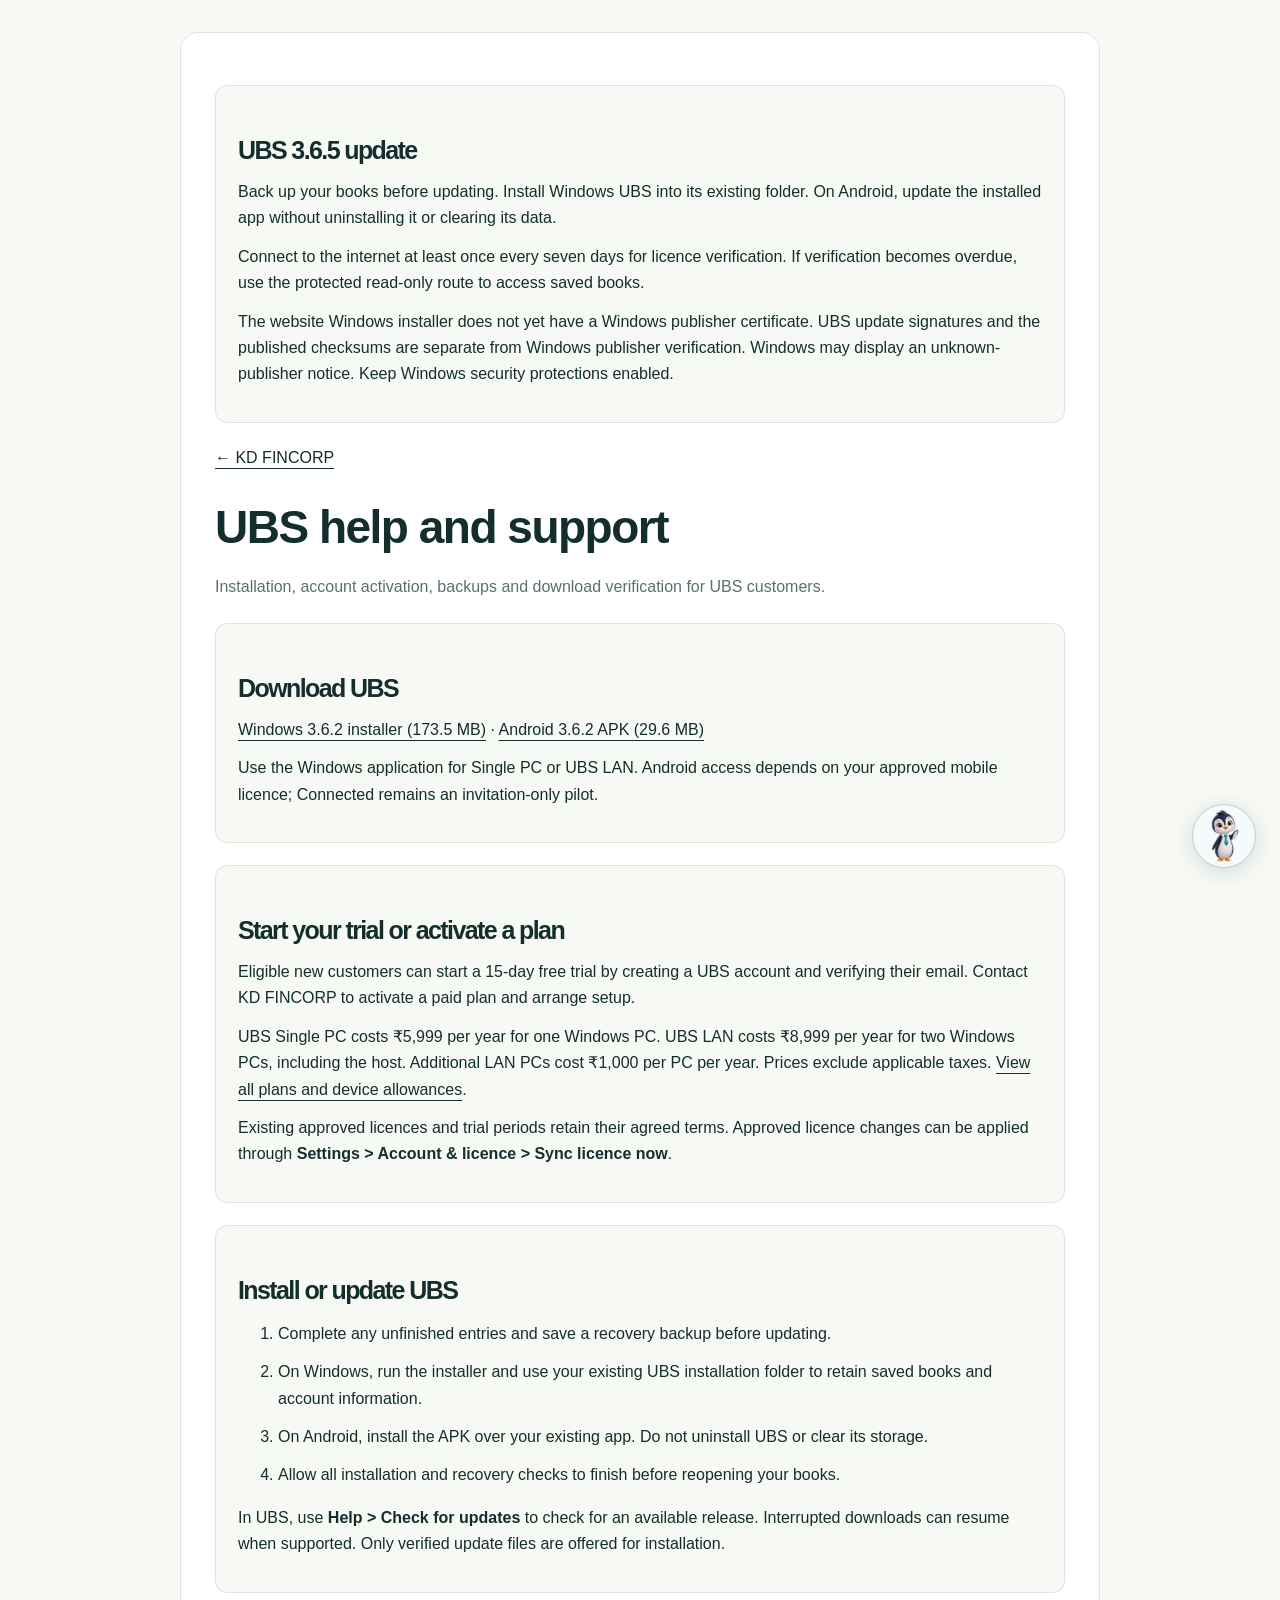
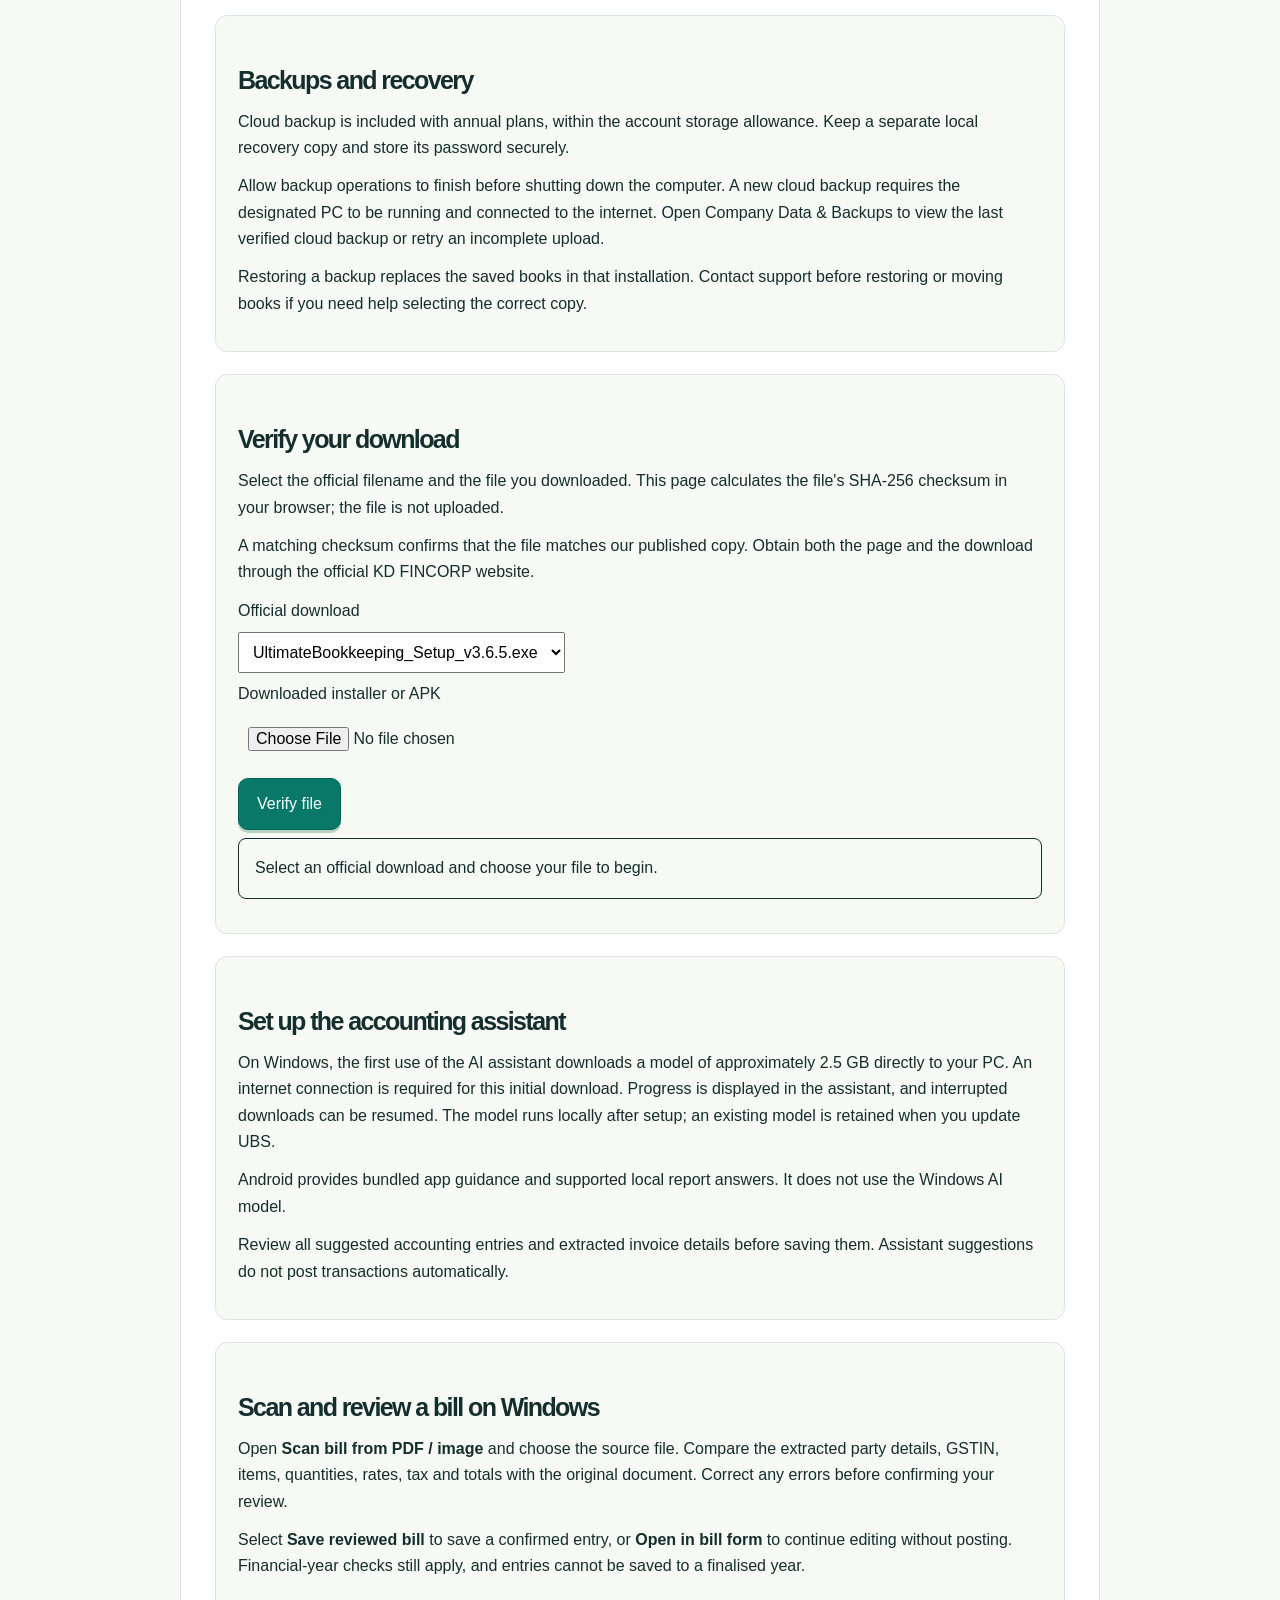
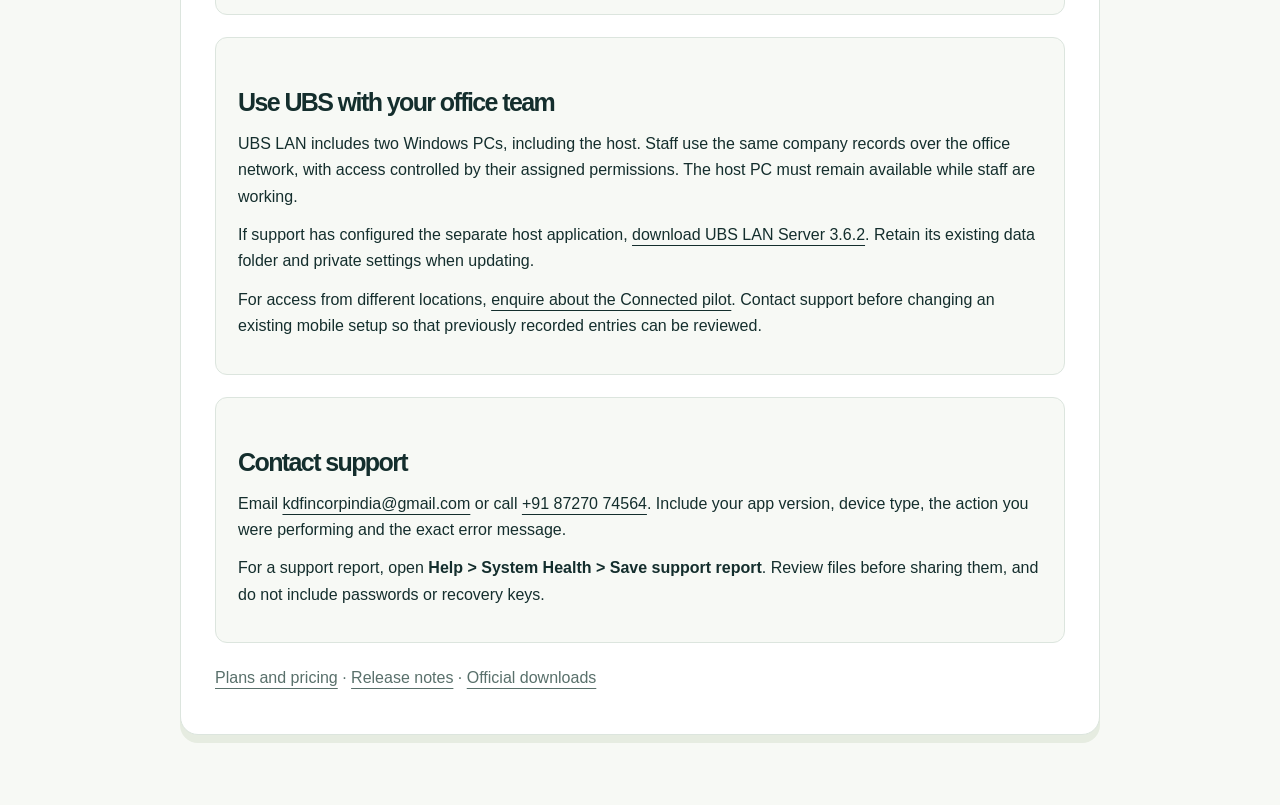
==== help.html @ ea035db1 "Publish UBS 3.6.5 verified security update downloads" ====
<!doctype html>

<html lang="en"><head><meta charset="utf-8"><meta name="viewport" content="width=device-width,initial-scale=1"><title>UBS help, installation and download verification | KD FINCORP</title><style>main{max-width:850px;margin:auto;padding:32px 20px}section{margin:32px 0}h1,h2{line-height:1.2;margin:18px 0}p,li{margin:12px 0}code{overflow-wrap:anywhere}input,button,select{font:inherit;padding:10px;max-width:100%;margin:8px 0}#result{padding:16px;border:1px solid currentColor;border-radius:8px}a{text-decoration:underline}</style><link rel="stylesheet" href="assets/helpdesk-346.css"><style id="kd-platform-branding-style">.platform-heading{display:flex;align-items:center;gap:12px;margin-bottom:18px}.platform-heading .label{margin:0}.platform-icon{width:34px;height:34px;flex:0 0 auto;vertical-align:middle}.android-icon{color:#3ddc84}.btn .platform-icon{width:1.15em;height:1.15em;margin-left:.45em}.btn .android-icon{color:inherit}.social-icon{width:1em;height:1em;vertical-align:-.15em;flex:0 0 auto}a.social-link{display:inline-flex;align-items:center;gap:.45em;max-width:100%}.social-label{min-width:0;overflow-wrap:anywhere}</style><link rel="stylesheet" href="assets/modern-depth-v1.css"><link rel="stylesheet" href="assets/action-polish-v1.css"></head><body class="support-page"><main><section id="security-update"><h2>UBS 3.6.5 update</h2><p>Back up your books before updating. Install Windows UBS into its existing folder. On Android, update the installed app without uninstalling it or clearing its data.</p><p>Connect to the internet at least once every seven days for licence verification. If verification becomes overdue, use the protected read-only route to access saved books.</p><p>The website Windows installer does not yet have a Windows publisher certificate. UBS update signatures and the published checksums are separate from Windows publisher verification. Windows may display an unknown-publisher notice. Keep Windows security protections enabled.</p></section>
<a href="index.html">&larr; KD FINCORP</a>
<h1>UBS help and support</h1>
<p>Installation, account activation, backups and download verification for UBS customers.</p>
<section id="windows-install"><h2>Download UBS</h2>
<p><a href="https://github.com/kdfincorp/kdfincorp/releases/download/ubs-3.6.2/UltimateBookkeeping_Setup_v3.6.2.exe">Windows 3.6.2 installer (173.5 MB)</a> &middot; <a href="https://github.com/kdfincorp/kdfincorp/releases/download/ubs-3.6.2/UBS_Mobile_3.6.2.apk">Android 3.6.2 APK (29.6 MB)</a></p>
<p>Use the Windows application for Single PC or UBS LAN. Android access depends on your approved mobile licence; Connected remains an invitation-only pilot.</p></section>
<section><h2>Start your trial or activate a plan</h2><p>Eligible new customers can start a 15-day free trial by creating a UBS account and verifying their email. Contact KD FINCORP to activate a paid plan and arrange setup.</p>
<p>UBS Single PC costs &#8377;5,999 per year for one Windows PC. UBS LAN costs &#8377;8,999 per year for two Windows PCs, including the host. Additional LAN PCs cost &#8377;1,000 per PC per year. Prices exclude applicable taxes. <a href="plans.html">View all plans and device allowances</a>.</p>
<p>Existing approved licences and trial periods retain their agreed terms. Approved licence changes can be applied through <strong>Settings &gt; Account &amp; licence &gt; Sync licence now</strong>.</p></section>
<section><h2>Install or update UBS</h2><ol>
<li>Complete any unfinished entries and save a recovery backup before updating.</li>
<li>On Windows, run the installer and use your existing UBS installation folder to retain saved books and account information.</li>
<li>On Android, install the APK over your existing app. Do not uninstall UBS or clear its storage.</li>
<li>Allow all installation and recovery checks to finish before reopening your books.</li></ol>
<p>In UBS, use <strong>Help &gt; Check for updates</strong> to check for an available release. Interrupted downloads can resume when supported. Only verified update files are offered for installation.</p></section>
<section><h2>Backups and recovery</h2><p>Cloud backup is included with annual plans, within the account storage allowance. Keep a separate local recovery copy and store its password securely.</p>
<p>Allow backup operations to finish before shutting down the computer. A new cloud backup requires the designated PC to be running and connected to the internet. Open Company Data &amp; Backups to view the last verified cloud backup or retry an incomplete upload.</p>
<p>Restoring a backup replaces the saved books in that installation. Contact support before restoring or moving books if you need help selecting the correct copy.</p></section>
<section><h2>Verify your download</h2><p>Select the official filename and the file you downloaded. This page calculates the file's SHA-256 checksum in your browser; the file is not uploaded.</p>
<p>A matching checksum confirms that the file matches our published copy. Obtain both the page and the download through the official KD FINCORP website.</p>
<label for="release">Official download</label><br><select id="release"><option value="">Loading official downloads&hellip;</option></select><br>
<label for="download">Downloaded installer or APK</label><br><input id="download" type="file" accept=".exe,.apk"><br>
<button id="verify" type="button" class="verify-action">Verify file</button><p id="result" role="status" aria-live="polite">Select an official download and choose your file to begin.</p>
<noscript><p>Enable JavaScript to verify a file in your browser. On Windows, you can also use <code>Get-FileHash -Algorithm SHA256</code> and compare the result with <a href="download-checksums.json">the published checksum list</a>.</p></noscript></section>
<section><h2>Set up the accounting assistant</h2><p>On Windows, the first use of the AI assistant downloads a model of approximately 2.5 GB directly to your PC. An internet connection is required for this initial download. Progress is displayed in the assistant, and interrupted downloads can be resumed. The model runs locally after setup; an existing model is retained when you update UBS.</p>
<p>Android provides bundled app guidance and supported local report answers. It does not use the Windows AI model.</p>
<p>Review all suggested accounting entries and extracted invoice details before saving them. Assistant suggestions do not post transactions automatically.</p></section>
<section><h2>Scan and review a bill on Windows</h2><p>Open <strong>Scan bill from PDF / image</strong> and choose the source file. Compare the extracted party details, GSTIN, items, quantities, rates, tax and totals with the original document. Correct any errors before confirming your review.</p>
<p>Select <strong>Save reviewed bill</strong> to save a confirmed entry, or <strong>Open in bill form</strong> to continue editing without posting. Financial-year checks still apply, and entries cannot be saved to a finalised year.</p></section>
<section><h2>Use UBS with your office team</h2><p>UBS LAN includes two Windows PCs, including the host. Staff use the same company records over the office network, with access controlled by their assigned permissions. The host PC must remain available while staff are working.</p>
<p>If support has configured the separate host application, <a href="https://github.com/kdfincorp/kdfincorp/releases/download/ubs-3.6.2/UBS_LAN_Server_3.6.2.exe">download UBS LAN Server 3.6.2</a>. Retain its existing data folder and private settings when updating.</p>
<p>For access from different locations, <a href="plans.html">enquire about the Connected pilot</a>. Contact support before changing an existing mobile setup so that previously recorded entries can be reviewed.</p></section>
<section><h2>Contact support</h2><p>Email <a href="mailto:kdfincorpindia@gmail.com">kdfincorpindia@gmail.com</a> or call <a href="tel:+918727074564">+91 87270 74564</a>. Include your app version, device type, the action you were performing and the exact error message.</p>
<p>For a support report, open <strong>Help &gt; System Health &gt; Save support report</strong>. Review files before sharing them, and do not include passwords or recovery keys.</p></section>
<p><a href="plans.html">Plans and pricing</a> &middot; <a href="release-notes.html">Release notes</a> &middot; <a href="index.html#download">Official downloads</a></p>
</main><script src="verify-download.js" defer></script><script src="assets/helpdesk-pengu-polished-v1.js" defer></script></body></html>
---- assets/helpdesk-346.css ----
#ubs-help-launcher{position:fixed;right:24px;bottom:24px;width:64px;height:64px;padding:4px;border:1px solid #b8d3d0;border-radius:50%;background:#f5fbfa;box-shadow:0 4px 20px #142c3226;z-index:1000;cursor:pointer;display:grid;place-items:center}
#ubs-help-launcher img{width:52px;height:52px;object-fit:contain}#ubs-help-launcher:focus-visible,#ubs-help-panel :focus-visible{outline:3px solid #087f79;outline-offset:3px}
#ubs-help-panel{position:fixed;right:24px;bottom:100px;width:min(370px,calc(100vw - 32px));height:min(510px,calc(100dvh - 125px));z-index:1001;background:#fff;color:#20303d;border:1px solid #dbe3e7;border-radius:16px;box-shadow:0 12px 44px #182f3d26;font:14px/1.55 system-ui,sans-serif;overflow:hidden;display:flex;flex-direction:column;text-align:left}#ubs-help-panel[hidden]{display:none}
#ubs-help-panel *{box-sizing:border-box}#ubs-help-panel header{display:flex;align-items:center;gap:10px;padding:14px 16px;background:#f4f8f9;border-bottom:1px solid #e2e9ec;position:static;min-height:0}#ubs-help-panel header img{width:38px;height:38px;object-fit:contain}#ubs-help-panel strong{font-size:15px}#ubs-help-panel small{display:block;color:#5b6b78;font-size:12px}#ubs-help-close{margin-left:auto;background:transparent;border:0;padding:8px;font-size:24px;color:#52636e;cursor:pointer;line-height:1}
#ubs-help-messages{flex:1;min-height:0;overflow:auto;padding:16px;overscroll-behavior:contain}#ubs-help-messages p{padding:10px 12px;margin:0 0 10px;background:#f2f6f7;border-radius:10px;white-space:pre-wrap;overflow-wrap:anywhere}#ubs-help-messages p[data-user]{background:#e7f4f1;margin-left:24px}#ubs-help-topics{display:flex;flex-wrap:wrap;gap:6px;padding:0 16px 12px}#ubs-help-topics button{border:1px solid #d2dfe2;border-radius:16px;background:#fff;padding:6px 10px;color:#17665f;font:inherit;font-size:12px;cursor:pointer}
#ubs-help-panel form{padding:12px 16px;display:flex;gap:8px;border-top:1px solid #e2e9ec}#ubs-help-input{width:100%;min-width:0;border:1px solid #c8d7dc;border-radius:8px;padding:10px;font:inherit;margin:0}#ubs-help-panel form button{padding:8px 12px;background:#086e66;border:0;border-radius:8px;color:#fff;font:inherit;cursor:pointer;margin:0}#ubs-help-support{padding:0 16px 12px;color:#086e66;font-size:12px;text-decoration:underline}
@media(max-width:480px){#ubs-help-launcher{right:16px;bottom:16px;width:58px;height:58px}#ubs-help-panel{right:16px;bottom:86px}#ubs-help-launcher img{width:46px;height:46px}}
---- assets/modern-depth-v1.css ----
:root{--ink:#142e2d;--muted:#59706b;--teal:#087969;--cream:#f7f9f5;--line:#dce5de;--mint:#b9f3bd;--gold:#d7b775}*{box-sizing:border-box}html{scroll-behavior:smooth;scroll-padding-top:100px}body{margin:0;background:var(--cream);color:var(--ink);font-family:Inter,"Segoe UI",Arial,sans-serif;line-height:1.65;-webkit-font-smoothing:antialiased}h1,h2,h3,p{margin-top:0}a{color:inherit;text-underline-offset:5px}img{display:block;max-width:100%;height:auto}button,a{touch-action:manipulation}button{font:inherit}a:focus-visible,button:focus-visible,summary:focus-visible{outline:3px solid #cf9d34;outline-offset:5px}.wrap{width:min(1240px,calc(100% - 64px));margin:auto}.skip{position:absolute;left:12px;top:-100px;background:white;padding:12px;z-index:30}.skip:focus{top:10px}body>header{position:sticky;top:0;background:#f7f9f5;z-index:10;border-bottom:1px solid var(--line)}.nav{display:flex;align-items:center;justify-content:space-between;gap:24px;min-height:86px}.brand{display:flex;align-items:center;gap:12px;text-decoration:none;font-size:18px;font-weight:750;letter-spacing:-.4px}.brand img{width:42px;height:42px;object-fit:contain;border-radius:10px}.nav nav{display:flex;align-items:center;gap:28px}.nav nav a{font-size:13px;text-decoration:none;font-weight:650}.nav nav>a:not(.btn):hover{color:var(--teal)}.btn{display:inline-flex;align-items:center;justify-content:center;gap:16px;min-height:50px;padding:13px 23px;border-radius:9px;border:1px solid var(--teal);background:var(--teal);color:white;text-decoration:none;font-size:13px;font-weight:700;transition:transform .18s,box-shadow .18s,background .18s}.btn:hover{transform:translateY(-3px);box-shadow:0 7px 0 #083e3020;background:#056453}.btn.outline{color:var(--ink);background:transparent;border-color:#acbeb4}.nav .btn{min-height:43px;padding:10px 19px}.social-icon{display:inline-block;flex-shrink:0;width:21px;height:21px;vertical-align:middle}.social-link{display:inline-flex;align-items:center;gap:10px}.actions{display:flex;align-items:center;gap:12px;flex-wrap:wrap;margin:28px 0 20px}.eyebrow{display:block;text-transform:uppercase;letter-spacing:2px;font-size:10px;font-weight:750;color:var(--teal);margin-bottom:20px}.hero{position:relative;isolation:isolate;overflow:hidden;color:#f7fff7;background:#112e2a;padding:80px 0 62px}.hero:before{content:"";position:absolute;inset:0;z-index:-1;background:radial-gradient(ellipse at 77% 41%,#2d695158,transparent 55%),linear-gradient(110deg,#112e2a,#102720)}.hero-grid{display:grid;grid-template-columns:.95fr 1.05fr;align-items:center;gap:48px}.hero .eyebrow{color:#b6ceb9;letter-spacing:2.2px}.status-dot{display:inline-block;width:7px;height:7px;margin:0 8px 1px 0;border-radius:50%;background:#b9f3bd;box-shadow:0 0 0 4px #b9f3bd12}.hero h1{font-size:clamp(46px,5.5vw,78px);line-height:1.04;letter-spacing:-3.8px;font-weight:600;margin:0 0 25px}.hero h1 em{font-style:normal;color:var(--mint)}.hero .lead{font-size:16px;line-height:1.8;max-width:450px;color:#bdcec4;margin-bottom:0}.hero .btn{background:var(--mint);border-color:var(--mint);color:#15352a}.hero .btn:hover{background:#d0ffd2;box-shadow:0 6px 0 #0003}.hero .btn.outline{background:transparent;color:#edf6ee;border-color:#718c7c}.hero .fine{color:#9db5a8}.hero-note{display:flex;align-items:center;gap:10px;font-size:11px;letter-spacing:.2px}.hero-note span:first-child{width:22px;height:22px;background:#b9f3bd13;border:1px solid #b9f3bd35;border-radius:50%;display:grid;place-items:center;color:var(--mint)}.fine{font-size:12px;color:var(--muted)}.depth-stage{position:relative;min-width:0;height:450px;perspective:1100px}.orbit{position:absolute;left:6%;right:-5%;bottom:24px;height:160px;border:1px solid #b9f3bd22;border-radius:50%;transform:rotateX(64deg) rotateZ(-12deg);background:radial-gradient(ellipse,#92eaae0c,transparent 60%);pointer-events:none}.orbit:after{content:"";position:absolute;inset:25px -22px;border:1px solid #b9f3bd15;border-radius:50%}.depth-stack{position:absolute;left:5%;right:1%;top:74px;transform-style:preserve-3d;transform:rotateX(calc(7deg + var(--tilt-x,0deg))) rotateY(calc(-13deg + var(--tilt-y,0deg))) rotateZ(2deg);transition:transform .24s ease-out}.depth-back{position:absolute;inset:-17px 15px 14px -15px;border:1px solid #88b49b4a;background:#285442;border-radius:14px;transform:translateZ(-25px);box-shadow:-16px 22px 0 #1b3a2b}.hero-screen{position:relative;overflow:hidden;border:1px solid #b9f3bd60;background:#f9fcf9;border-radius:12px;box-shadow:0 34px 45px #0007;transform:translateZ(4px)}.screen-top{display:flex;align-items:center;gap:5px;background:#e7efe8;color:#43584b;padding:12px 14px;font-size:8px;font-weight:700;letter-spacing:1.5px}.dot{display:inline-block;width:5px;height:5px;border-radius:50%;background:#90a895}.screen-top span:last-child{margin-left:auto}.hero-screen img{width:100%;aspect-ratio:16/9;object-fit:cover}.depth-label{position:absolute;top:4px;left:4%;display:flex;gap:10px;align-items:center;font-size:10px;letter-spacing:1.5px;color:#a3c2ad}.depth-label b{font-size:18px;font-weight:600;color:#e4f7e6}.depth-card{position:absolute;bottom:17px;left:-2%;width:236px;padding:18px 20px;background:#f6faf2;color:#193a2c;border:1px solid #def1d9;border-radius:12px;box-shadow:0 20px 30px #0004;transform:rotate(-4deg)}.depth-card small{display:block;color:#5c7664;font-size:9px;font-weight:700;letter-spacing:1.4px;margin-bottom:9px}.depth-card strong{display:block;font-size:18px;line-height:1.3;letter-spacing:-.5px;font-weight:600}.depth-card .mini-rule{display:flex;gap:4px;margin-top:14px}.mini-rule i{height:5px;border-radius:5px;background:#9ad5a1;width:45px}.mini-rule i:nth-child(2){background:#c5e5bc;width:67px}.mini-rule i:nth-child(3){background:#e4ebdc;width:31px}.phone-depth{position:absolute;right:0;bottom:-3px;width:104px;padding:6px;background:#182e24;border:1px solid #91b7a0;border-radius:19px;transform:rotate(9deg);box-shadow:10px 20px 30px #0005}.phone-depth img{width:100%;height:186px;object-fit:cover;object-position:top;border-radius:13px}.scene-caption{position:absolute;bottom:-28px;right:0;font-size:9px;color:#95b5a0;letter-spacing:.4px}.hero-bottom{margin-top:45px;padding-top:22px;border-top:1px solid #a6c7ad25;display:flex;justify-content:space-between;align-items:center;gap:20px;color:#9fbcab;font-size:11px}.hero-bottom strong{color:#dcf0df;font-weight:500}.strip{background:#edf2e9;border-bottom:1px solid var(--line);padding:23px 0}.strip .wrap{display:flex;justify-content:space-between;gap:18px;flex-wrap:wrap;font-size:12px;font-weight:600}.strip span:before{content:"↗";margin-right:12px;color:#378164}section.pad{padding:88px 0}.heading{max-width:690px;margin-bottom:36px}h2{font-size:clamp(29px,3.1vw,43px);line-height:1.16;letter-spacing:-1.6px;font-weight:600;margin-bottom:20px}h3{font-size:20px;line-height:1.35;letter-spacing:-.5px;font-weight:600;margin-bottom:12px}.muted{color:var(--muted)}.grid3{display:grid;grid-template-columns:repeat(3,minmax(0,1fr));gap:20px}.card{background:#fff;border:1px solid var(--line);padding:30px;border-radius:15px;box-shadow:0 4px 0 #dce5dc80;transition:transform .2s,box-shadow .2s}.card:hover{transform:translateY(-5px);box-shadow:0 10px 0 #dce5dc60}.card p{font-size:14px;color:var(--muted);margin-bottom:0}.num{display:block;font-size:10px;letter-spacing:2px;color:var(--teal);margin-bottom:35px}.product{background:#edf2e9}.split{display:grid;grid-template-columns:1fr 1fr;gap:65px;align-items:center}.product-logo{width:158px;margin-bottom:26px;border-radius:7px}.checks{list-style:none;padding:0;margin:24px 0}.checks li{font-size:13px;border-bottom:1px solid #d1ddce;padding:10px 0}.checks li:before{content:"✓";color:var(--teal);margin-right:12px}.screen{overflow:hidden;border-radius:12px;background:white;border:1px solid #c2d3c3;box-shadow:7px 10px 0 #d6e1d1,15px 20px 35px #1d44201c}.image-caption{font-size:11px;color:var(--muted);padding-top:18px}.downloads{background:#112e2a;color:#f0faee;position:relative}.downloads .eyebrow{color:#b9f3bd}.downloads .muted,.downloads .fine{color:#b5c9bd}.download-grid{display:grid;grid-template-columns:1fr 1fr;gap:24px}.download-card{display:flex;flex-direction:column;align-items:flex-start;padding:32px;border:1px solid #5c80694d;background:linear-gradient(140deg,#294a3e,#1b392f);border-radius:17px;box-shadow:0 7px 0 #071f1c90}.download-card p{font-size:13px;color:#bdd0c0}.download-card .btn{margin-top:auto;background:var(--mint);border-color:var(--mint);color:#142e24}.platform-heading{display:flex;align-items:center;gap:12px;margin-bottom:22px;color:#b9f3bd}.platform-heading .label{font-size:10px;letter-spacing:2px;font-weight:650}.platform-icon{width:23px;height:23px;flex-shrink:0;display:inline-block}.download-card h3{font-size:26px}.download-card .release{font-size:12px;background:#b9f3bd0d;border:1px solid #b9f3bd24;border-radius:6px;padding:7px 12px}.download-card .package-note{font-size:11px;margin:18px 0 0;line-height:1.7;color:#adc7b6}.steps{counter-reset:step}.steps .card:before{counter-increment:step;content:"0" counter(step);display:block;font-size:12px;color:var(--teal);margin-bottom:20px}.gallery{display:grid;grid-template-columns:1.3fr 1fr;align-items:center;gap:80px}.mobile-shot{width:180px;max-height:360px;object-fit:cover;object-position:top;margin:auto;border:7px solid #213e2d;border-radius:24px;box-shadow:9px 12px 0 #d9e4d4}.services-grid{display:grid;grid-template-columns:repeat(4,minmax(0,1fr));gap:16px}.services-grid .card{padding:24px}.services-grid h3{font-size:18px}.interface-grid{display:grid;grid-template-columns:repeat(3,minmax(0,1fr));gap:24px}.interface-card{margin:0;background:#fff;overflow:hidden;border:1px solid var(--line);border-radius:14px}.interface-card>a{display:flex;justify-content:center;align-items:flex-start;background:#e5ede2;height:210px;overflow:hidden;padding:16px}.interface-card .pc-interface{width:100%;margin:auto;border-radius:5px;box-shadow:0 8px 14px #103c2519}.interface-card .phone-interface{width:124px;height:240px;object-fit:cover;object-position:top;border:4px solid #284a36;border-radius:16px}.interface-card figcaption{padding:22px}.interface-card h3{font-size:16px}.interface-card p{font-size:12px;color:var(--muted);margin-bottom:12px}.interface-card figcaption>span{font-size:10px;color:var(--muted)}.faq{display:grid;grid-template-columns:1fr 1.3fr;gap:80px}details{border-bottom:1px solid var(--line);padding:20px 0}summary{font-size:14px;font-weight:600;cursor:pointer}details p{font-size:13px;color:var(--muted);padding-top:16px;margin-bottom:0}.contact{background:#e6eedf}.contact-links{display:flex;flex-direction:column;align-items:flex-start;gap:8px}.contact-links small{font-size:9px;letter-spacing:2px;color:var(--muted);margin-top:14px}.contact-links>a{font-size:clamp(13px,1.8vw,21px);text-decoration:none;font-weight:550;overflow-wrap:anywhere}footer{background:#f7f9f5;border-top:1px solid var(--line);padding:40px 0 18px}.footer-top,.footer-bottom{display:flex;justify-content:space-between;align-items:center;gap:24px}.footer-top{padding-bottom:28px}.footer-nav,.footer-support{display:flex;gap:20px;align-items:center;flex-wrap:wrap}.footer-nav a,.footer-support a{font-size:11px;text-decoration:none}.footer-bottom{border-top:1px solid var(--line);padding-top:22px}.copyright{font-size:11px;color:var(--muted);margin:0}.support-page{background:var(--cream)}.support-page main{width:min(920px,calc(100% - 40px));max-width:920px;margin:32px auto 70px;padding:30px 34px!important;background:#fff;border:1px solid var(--line);border-radius:18px;box-shadow:0 8px 0 #e6ece1}.support-page main>h1{font-size:clamp(30px,5vw,46px);letter-spacing:-1.5px;line-height:1.16;margin:30px 0 20px}.support-page h2{font-size:25px;margin:28px 0 14px}.support-page article,.support-page main>section{padding:22px;border-radius:12px;border:1px solid var(--line);margin:22px 0;background:#f7f9f5}.support-page a{overflow-wrap:anywhere}.support-page main>p{color:var(--muted)}.support-page table{border-collapse:collapse;width:100%;display:block;overflow-x:auto}.support-page th,.support-page td{padding:12px;border:1px solid var(--line)}.support-page pre,.support-page code{overflow-wrap:anywhere;white-space:pre-wrap;word-break:break-word}.support-page input{max-width:100%}
@media(min-width:901px){#interfaces{content-visibility:auto;contain-intrinsic-size:auto 900px}}
@media(max-width:1100px){.hero-grid{gap:28px}.hero h1{font-size:61px}.depth-stage{height:405px}.depth-stack{top:85px}.depth-card{width:210px;left:0}.phone-depth{width:88px;bottom:0}.phone-depth img{height:158px}.depth-card strong{font-size:16px}.nav nav{gap:20px}.services-grid{grid-template-columns:repeat(2,minmax(0,1fr))}}
@media(max-width:900px){.wrap{width:calc(100% - 40px)}.hero{padding-top:50px}.hero-grid{grid-template-columns:1fr;gap:20px}.hero h1{font-size:clamp(48px,9vw,73px);letter-spacing:-2.8px}.hero .lead{max-width:560px}.depth-stage{height:420px;max-width:620px;width:100%;margin:10px auto 0}.depth-stack{left:9%;right:6%;top:50px}.depth-label{left:10%;top:0}.depth-card{left:3%;bottom:20px;width:230px}.phone-depth{right:4%;width:96px;bottom:7px}.phone-depth img{height:173px}.hero-bottom{margin-top:35px}.split{gap:35px}.gallery{gap:40px}.nav nav{gap:18px}.nav nav a{font-size:12px}.interface-grid{grid-template-columns:repeat(2,minmax(0,1fr))}.faq{gap:40px}.grid3{gap:14px}.card{padding:24px}.footer-top,.footer-bottom{align-items:flex-start}}
@media(max-width:620px){html{scroll-padding-top:100px}.wrap{width:calc(100% - 32px)}.nav{min-height:74px;gap:12px}.brand{font-size:14px;gap:8px}.brand img{width:33px;height:33px}.nav nav{gap:14px}.nav nav a:first-child,.nav nav a:nth-child(2){display:none}.nav .btn{padding:8px 12px;min-height:38px;font-size:11px}.nav .social-icon{display:none}.hero{padding:44px 0 27px}.hero .eyebrow{font-size:9px;letter-spacing:1.4px}.hero h1{font-size:50px;letter-spacing:-2.8px}.hero .lead{font-size:14px;max-width:100%}.actions{gap:9px;margin-top:24px}.btn{padding:12px 17px;font-size:12px;gap:10px;min-height:47px}.hero-note{font-size:10px}.depth-stage{height:330px;margin-top:18px}.depth-label{left:8%;font-size:8px;gap:7px}.depth-label b{font-size:15px}.depth-stack{left:7%;right:5%;top:53px;transform:rotateX(5deg) rotateY(-9deg) rotateZ(2deg)}.screen-top{padding:9px 10px;letter-spacing:1px;font-size:6px}.depth-card{left:0;bottom:15px;width:188px;padding:14px 16px;border-radius:10px}.depth-card small{font-size:8px}.depth-card strong{font-size:15px}.depth-card .mini-rule{margin-top:10px}.phone-depth{right:1%;bottom:6px;width:76px;padding:4px;border-radius:15px}.phone-depth img{height:137px;border-radius:11px}.scene-caption{font-size:8px;bottom:-20px}.orbit{bottom:15px;height:90px}.hero-bottom{font-size:10px;gap:18px;align-items:flex-start}.hero-bottom>span{max-width:50%}.strip .wrap{display:grid;grid-template-columns:1fr 1fr;gap:14px;font-size:10px}.strip span:before{margin-right:7px}section.pad{padding:58px 0}h2{font-size:32px;letter-spacing:-1.3px}.heading{margin-bottom:28px}.heading .muted,.split .muted,.gallery .muted{font-size:14px}.grid3,.split,.download-grid,.gallery,.faq{grid-template-columns:1fr;gap:24px}.num{margin-bottom:20px}.product .split{gap:36px}.download-card{padding:25px}.gallery figure{margin-top:14px!important}.services-grid{gap:12px}.services-grid .card{padding:18px}.services-grid h3{font-size:16px}.services-grid .card p{font-size:12px}.interface-grid{gap:16px}.interface-card>a{height:142px;padding:10px}.interface-card .phone-interface{width:92px;height:184px}.interface-card figcaption{padding:14px}.interface-card h3{font-size:13px}.interface-card p{font-size:11px}.interface-card figcaption>span{font-size:9px}.footer-top,.footer-bottom{flex-direction:column;gap:20px}.footer-nav,.footer-support{gap:12px 18px}.footer-support{padding-right:38px}.contact-links>a{font-size:18px}.support-page main{padding:22px 18px!important;width:calc(100% - 24px);margin-top:18px}.support-page article,.support-page main>section{padding:17px}.support-page main>h1{font-size:33px}.support-page h2{font-size:23px}}
@media(prefers-reduced-motion:reduce){html{scroll-behavior:auto}*,*:before,*:after{transition:none!important;animation:none!important}.depth-stack{transform:rotateY(-5deg)}}
---- assets/action-polish-v1.css ----
/* Inline vector icons stay sharp at every screen density. */
.ui-icon{display:inline-block;width:22px;height:22px;flex:0 0 auto;vertical-align:middle}.btn[data-ui-action]{position:relative;gap:12px;min-height:54px;padding:9px 17px 9px 10px;border-radius:12px;box-shadow:0 3px 0 #053e3026;isolation:isolate;font-weight:700;letter-spacing:.1px;transition:transform .18s,box-shadow .18s,background .18s,border-color .18s}.action-icon{display:grid;place-items:center;width:34px;height:34px;border-radius:9px;background:#ffffff1f;border:1px solid #ffffff20;flex:0 0 auto;transition:background .18s,transform .18s}.action-label{line-height:1.35}.btn .action-arrow{width:18px;height:18px;margin-left:8px;opacity:.8;transition:transform .18s,opacity .18s}.hero .btn:not(.outline),.download-card .btn{background:linear-gradient(145deg,#d0ffd0,#a9e9b1);border-color:#c6f7c2;box-shadow:0 4px 0 #669c6e,0 10px 22px #061c2230}.hero .btn:not(.outline) .action-icon,.download-card .btn .action-icon{background:#173a2710;border-color:#173a2714}.hero .btn.outline{background:#ffffff06;border-color:#91ad9a70;box-shadow:0 3px 0 #041c2340}.hero .btn.outline .action-icon{background:#b9f3bd0c;border-color:#b9f3bd1f;color:#c6f7c2}.btn[data-ui-action]:hover{transform:translateY(-3px);box-shadow:0 7px 0 #053e302b,0 15px 26px #14382e16}.hero .btn:not(.outline):hover,.download-card .btn:hover{box-shadow:0 7px 0 #669c6e,0 16px 28px #061c2240}.btn[data-ui-action]:hover .action-arrow{transform:translateX(3px);opacity:1}.btn[data-ui-action]:hover .action-icon{transform:rotate(-6deg);background:#ffffff30}.btn[data-ui-action]:active{transform:translateY(2px);box-shadow:0 1px 0 #053e3030}.nav .btn[data-ui-action]{min-height:44px;padding:6px 12px 6px 7px;gap:9px;border-radius:11px}.nav .action-icon{width:29px;height:29px;border-radius:8px}.nav .action-icon .ui-icon{width:18px;height:18px}.nav .action-arrow{width:15px;height:15px;margin-left:0}.platform-heading{gap:12px}.platform-heading .platform-mark{width:40px;height:40px;padding:9px;box-sizing:content-box;border:1px solid #b9f3bd35;border-radius:16px;background:linear-gradient(140deg,#b9f3bd20,#b9f3bd08);box-shadow:0 4px 0 #061c2230;color:#c4f8c3}.platform-heading .label{font-size:10px;letter-spacing:2px}.download-card{border-color:#8bb29952}.download-card .btn{margin-top:24px;min-width:212px}.download-card .package-note{margin-top:20px}.card-kicker{display:flex;align-items:center;justify-content:space-between;gap:16px;margin-bottom:27px}.card-kicker .num{margin:0;font-size:9px;letter-spacing:1.3px}.feature-icon{display:grid;place-items:center;width:44px;height:44px;border-radius:13px;background:linear-gradient(145deg,#eff8eb,#e0eddb);border:1px solid #cbdcc6;box-shadow:0 3px 0 #c7d8bf6b;color:#16735b;transition:transform .2s}.feature-icon .ui-icon{width:23px;height:23px}.card:hover .feature-icon{transform:translateY(-2px) rotate(-5deg)}.services-grid .card-kicker{gap:8px}.services-grid .card-kicker .num{letter-spacing:1px}.faq summary{position:relative;list-style:none;padding-right:40px;min-height:24px}.faq summary::-webkit-details-marker{display:none}.faq summary:after,.faq summary:before{content:"";position:absolute;right:7px;top:12px;width:12px;height:1.5px;background:var(--teal);transition:transform .18s}.faq summary:before{transform:rotate(90deg)}.faq details[open] summary:before{transform:rotate(0)}.verify-action{display:inline-flex;align-items:center;gap:10px;background:var(--teal);color:#fff;border:1px solid #00644e;border-radius:10px;padding:12px 18px!important;box-shadow:0 3px 0 #b7d3bf;cursor:pointer}.verify-action:hover{background:#056453}.verify-action .ui-icon{width:20px;height:20px}#ubs-help-panel form button{display:inline-flex;align-items:center;justify-content:center;gap:6px;border-radius:9px}#ubs-help-panel form button .ui-icon{width:17px;height:17px}#ubs-help-close .ui-icon{width:20px;height:20px}#ubs-help-topics button{transition:background .16s,transform .16s}#ubs-help-topics button:hover{background:#eef6eb;transform:translateY(-1px)}
@media(max-width:620px){.btn[data-ui-action]{padding:8px 11px 8px 8px;gap:8px;min-height:49px;font-size:11px}.action-icon{width:29px;height:29px;border-radius:8px}.action-icon .ui-icon{width:19px;height:19px}.btn .action-arrow{width:15px;height:15px;margin-left:2px}.nav .btn[data-ui-action]{padding:5px 10px 5px 6px;font-size:11px;min-height:39px}.nav .action-icon{width:26px;height:26px}.nav .btn .action-arrow{display:none}.nav nav{gap:12px}.actions{gap:10px}.download-card .btn{min-width:205px;font-size:12px;gap:12px}.download-card .action-icon{width:32px;height:32px}.platform-heading .platform-mark{width:30px;height:30px;padding:8px;border-radius:13px}.card-kicker{margin-bottom:22px}.services-grid .card-kicker{align-items:flex-start;flex-direction:column;gap:15px}.services-grid .card-kicker .num{font-size:9px}.feature-icon{width:40px;height:40px;border-radius:12px}}
@media(prefers-reduced-motion:reduce){.btn[data-ui-action],.btn .action-arrow,.action-icon,.feature-icon,.faq summary:before,.faq summary:after,#ubs-help-topics button{transition:none!important}.btn[data-ui-action]:hover,.btn[data-ui-action]:hover .action-arrow,.btn[data-ui-action]:hover .action-icon,.card:hover .feature-icon,#ubs-help-topics button:hover{transform:none}}
@media(max-width:370px){.nav .brand{font-size:12px;gap:6px}.nav .brand span,.nav .action-label{white-space:nowrap}.nav .brand img{width:29px;height:29px}.nav{gap:8px}.nav nav{gap:9px}.nav nav>a:not(.btn){font-size:11px}.nav .btn[data-ui-action]{gap:6px;padding:5px 7px 5px 5px;font-size:10px}.nav .action-icon{width:22px;height:22px}.nav .action-icon .ui-icon{width:16px;height:16px}.hero .actions .btn[data-ui-action]{width:100%;justify-content:flex-start}.hero .actions .action-arrow{margin-left:auto}}
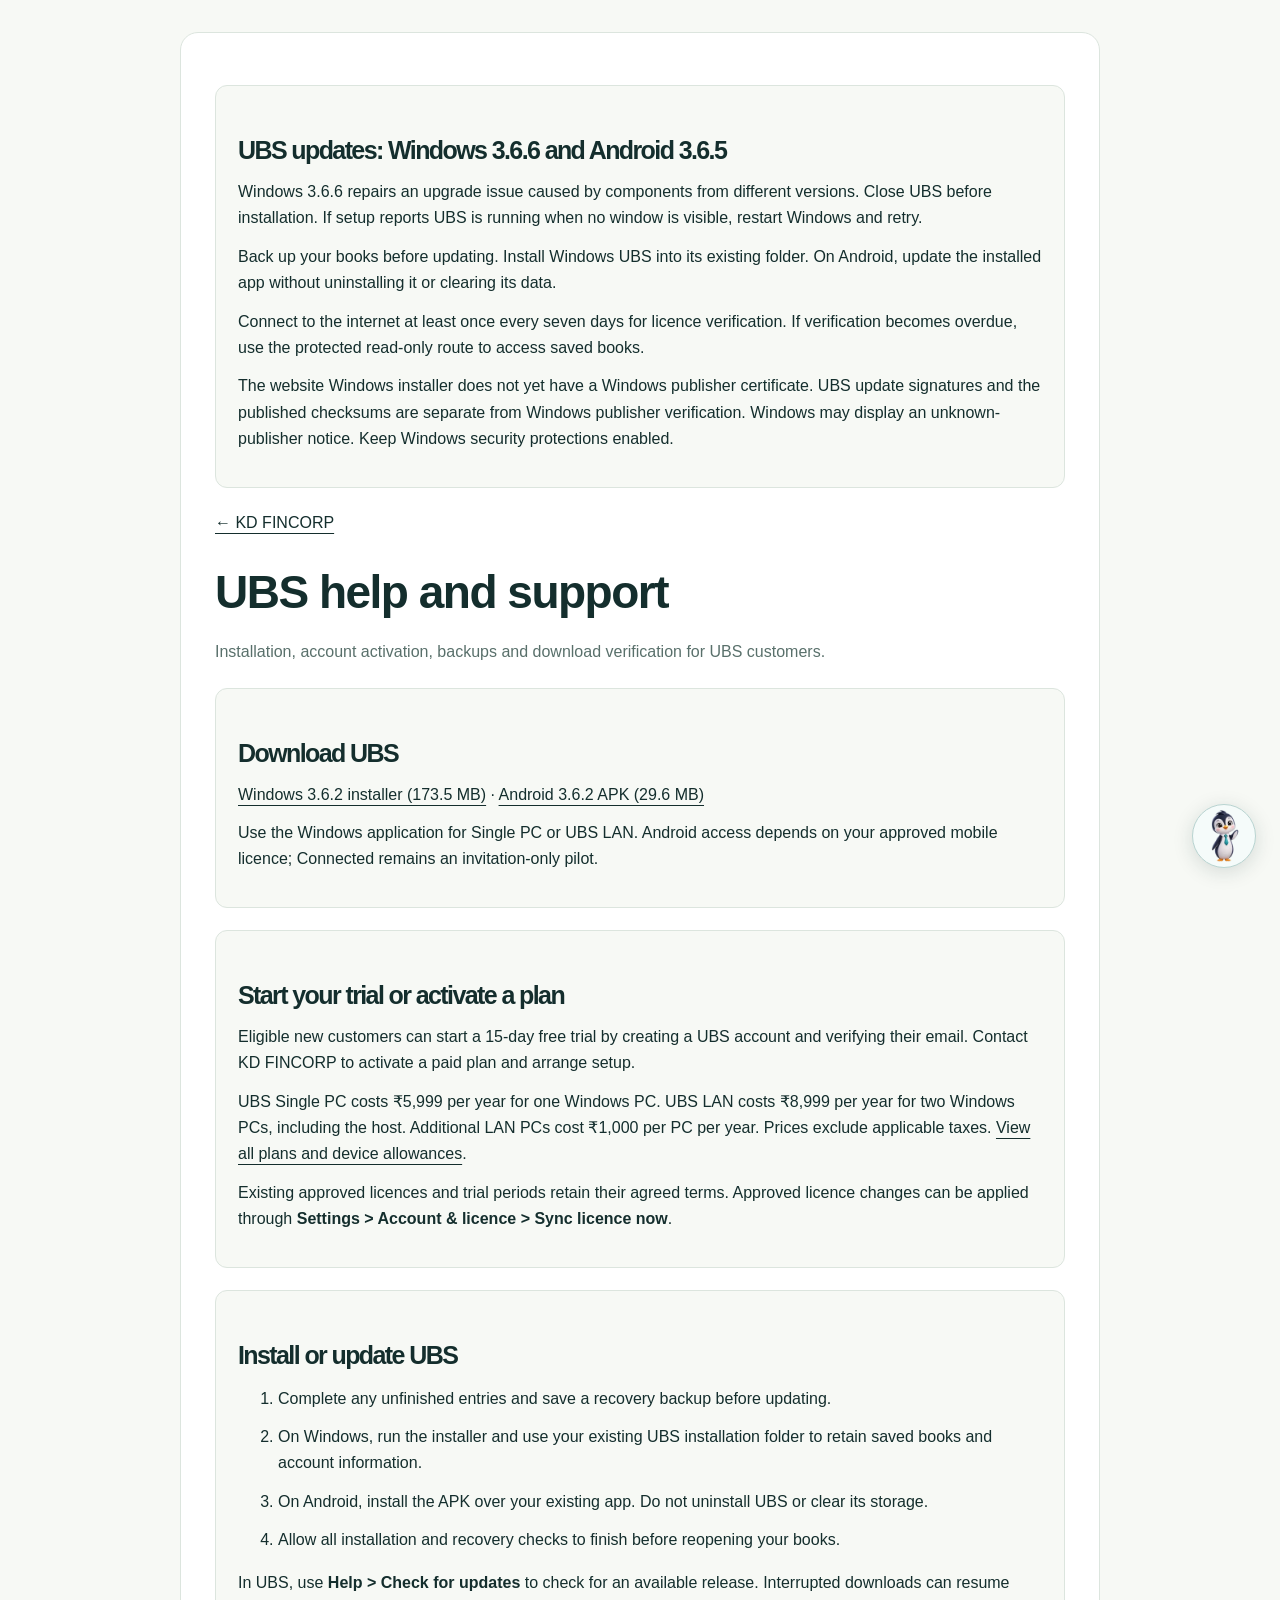
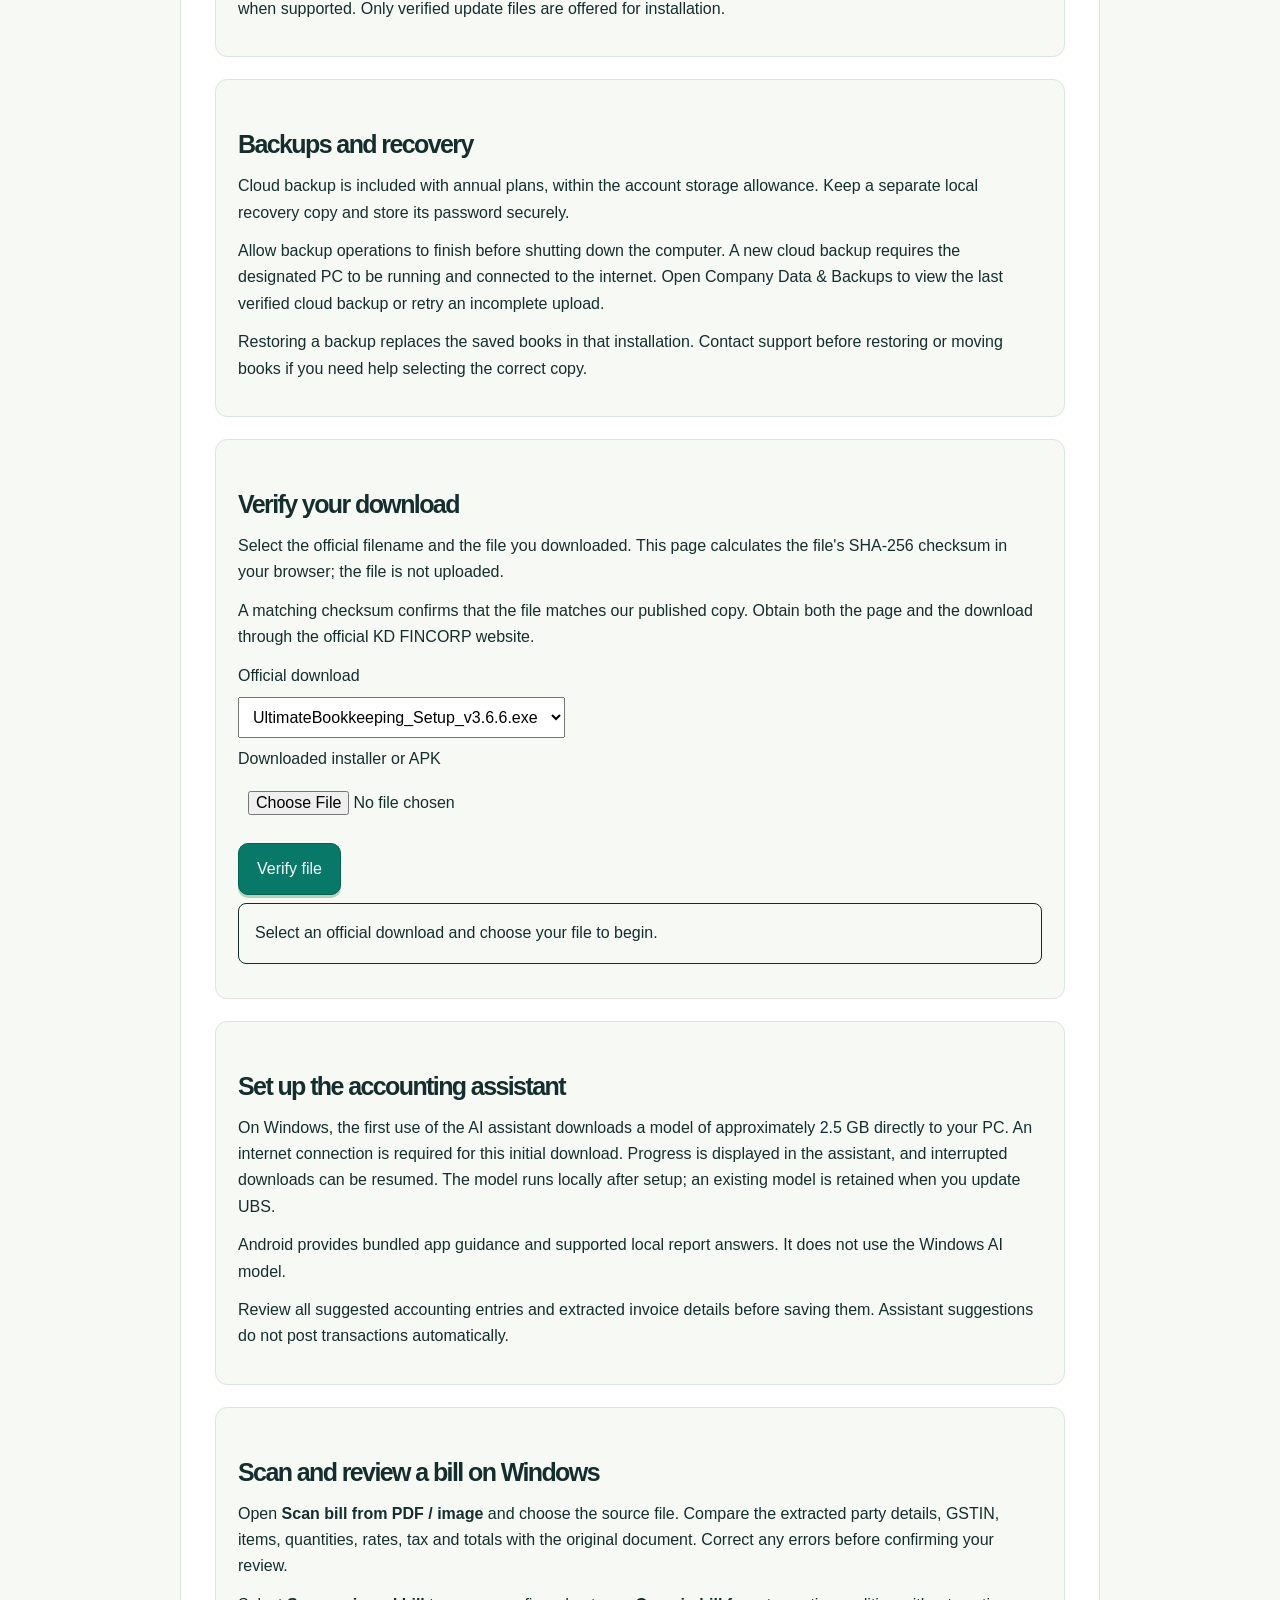
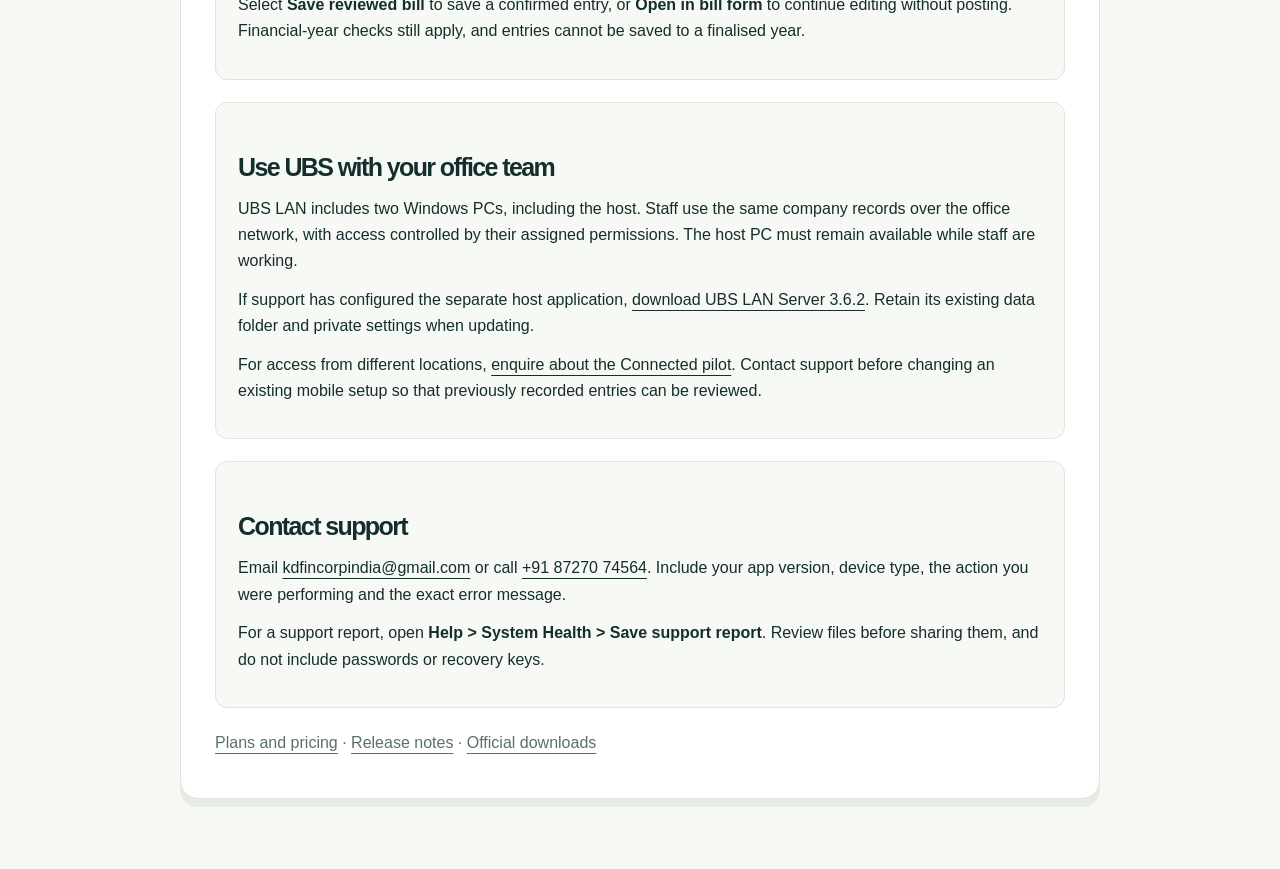
==== commit 53c49510: "Publish UBS 3.6.5 verified security update downloads" ====
--- a/help.html
+++ b/help.html
@@ -1,77 +1,115 @@
 <!doctype html>+ 
 + 
-<html lang="en"><head><meta charset="utf-8"><meta name="viewport" content="width=device-width,initial-scale=1"><title>UBS help, installation and download verification | KD FINCORP</title><style>main{max-width:850px;margin:auto;padding:32px 20px}section{margin:32px 0}h1,h2{line-height:1.2;margin:18px 0}p,li{margin:12px 0}code{overflow-wrap:anywhere}input,button,select{font:inherit;padding:10px;max-width:100%;margin:8px 0}#result{padding:16px;border:1px solid currentColor;border-radius:8px}a{text-decoration:underline}</style><link rel="stylesheet" href="assets/helpdesk-346.css"><style id="kd-platform-branding-style">.platform-heading{display:flex;align-items:center;gap:12px;margin-bottom:18px}.platform-heading .label{margin:0}.platform-icon{width:34px;height:34px;flex:0 0 auto;vertical-align:middle}.android-icon{color:#3ddc84}.btn .platform-icon{width:1.15em;height:1.15em;margin-left:.45em}.btn .android-icon{color:inherit}.social-icon{width:1em;height:1em;vertical-align:-.15em;flex:0 0 auto}a.social-link{display:inline-flex;align-items:center;gap:.45em;max-width:100%}.social-label{min-width:0;overflow-wrap:anywhere}</style><link rel="stylesheet" href="assets/modern-depth-v1.css"><link rel="stylesheet" href="assets/action-polish-v1.css"></head><body class="support-page"><main><section id="security-update"><h2>UBS 3.6.5 update</h2><p>Back up your books before updating. Install Windows UBS into its existing folder. On Android, update the installed app without uninstalling it or clearing its data.</p><p>Connect to the internet at least once every seven days for licence verification. If verification becomes overdue, use the protected read-only route to access saved books.</p><p>The website Windows installer does not yet have a Windows publisher certificate. UBS update signatures and the published checksums are separate from Windows publisher verification. Windows may display an unknown-publisher notice. Keep Windows security protections enabled.</p></section>+<html lang="en"><head><meta charset="utf-8"><meta name="viewport" content="width=device-width,initial-scale=1"><title>UBS help, installation and download verification | KD FINCORP</title><style>main{max-width:850px;margin:auto;padding:32px 20px}section{margin:32px 0}h1,h2{line-height:1.2;margin:18px 0}p,li{margin:12px 0}code{overflow-wrap:anywhere}input,button,select{font:inherit;padding:10px;max-width:100%;margin:8px 0}#result{padding:16px;border:1px solid currentColor;border-radius:8px}a{text-decoration:underline}</style><link rel="stylesheet" href="assets/helpdesk-346.css"><style id="kd-platform-branding-style">.platform-heading{display:flex;align-items:center;gap:12px;margin-bottom:18px}.platform-heading .label{margin:0}.platform-icon{width:34px;height:34px;flex:0 0 auto;vertical-align:middle}.android-icon{color:#3ddc84}.btn .platform-icon{width:1.15em;height:1.15em;margin-left:.45em}.btn .android-icon{color:inherit}.social-icon{width:1em;height:1em;vertical-align:-.15em;flex:0 0 auto}a.social-link{display:inline-flex;align-items:center;gap:.45em;max-width:100%}.social-label{min-width:0;overflow-wrap:anywhere}</style><link rel="stylesheet" href="assets/modern-depth-v1.css"><link rel="stylesheet" href="assets/action-polish-v1.css"></head><body class="support-page"><main><section id="security-update"><h2>UBS updates: Windows 3.6.6 and Android 3.6.5</h2><p>Windows 3.6.6 repairs an upgrade issue caused by components from different versions. Close UBS before installation. If setup reports UBS is running when no window is visible, restart Windows and retry.</p><p>Back up your books before updating. Install Windows UBS into its existing folder. On Android, update the installed app without uninstalling it or clearing its data.</p><p>Connect to the internet at least once every seven days for licence verification. If verification becomes overdue, use the protected read-only route to access saved books.</p><p>The website Windows installer does not yet have a Windows publisher certificate. UBS update signatures and the published checksums are separate from Windows publisher verification. Windows may display an unknown-publisher notice. Keep Windows security protections enabled.</p></section>+ 
 <a href="index.html">&larr; KD FINCORP</a>+ 
 <h1>UBS help and support</h1>+ 
 <p>Installation, account activation, backups and download verification for UBS customers.</p>+ 
 <section id="windows-install"><h2>Download UBS</h2>+ 
 <p><a href="https://github.com/kdfincorp/kdfincorp/releases/download/ubs-3.6.2/UltimateBookkeeping_Setup_v3.6.2.exe">Windows 3.6.2 installer (173.5 MB)</a> &middot; <a href="https://github.com/kdfincorp/kdfincorp/releases/download/ubs-3.6.2/UBS_Mobile_3.6.2.apk">Android 3.6.2 APK (29.6 MB)</a></p>+ 
 <p>Use the Windows application for Single PC or UBS LAN. Android access depends on your approved mobile licence; Connected remains an invitation-only pilot.</p></section>+ 
 <section><h2>Start your trial or activate a plan</h2><p>Eligible new customers can start a 15-day free trial by creating a UBS account and verifying their email. Contact KD FINCORP to activate a paid plan and arrange setup.</p>+ 
 <p>UBS Single PC costs &#8377;5,999 per year for one Windows PC. UBS LAN costs &#8377;8,999 per year for two Windows PCs, including the host. Additional LAN PCs cost &#8377;1,000 per PC per year. Prices exclude applicable taxes. <a href="plans.html">View all plans and device allowances</a>.</p>+ 
 <p>Existing approved licences and trial periods retain their agreed terms. Approved licence changes can be applied through <strong>Settings &gt; Account &amp; licence &gt; Sync licence now</strong>.</p></section>+ 
 <section><h2>Install or update UBS</h2><ol>+ 
 <li>Complete any unfinished entries and save a recovery backup before updating.</li>+ 
 <li>On Windows, run the installer and use your existing UBS installation folder to retain saved books and account information.</li>+ 
 <li>On Android, install the APK over your existing app. Do not uninstall UBS or clear its storage.</li>+ 
 <li>Allow all installation and recovery checks to finish before reopening your books.</li></ol>+ 
 <p>In UBS, use <strong>Help &gt; Check for updates</strong> to check for an available release. Interrupted downloads can resume when supported. Only verified update files are offered for installation.</p></section>+ 
 <section><h2>Backups and recovery</h2><p>Cloud backup is included with annual plans, within the account storage allowance. Keep a separate local recovery copy and store its password securely.</p>+ 
 <p>Allow backup operations to finish before shutting down the computer. A new cloud backup requires the designated PC to be running and connected to the internet. Open Company Data &amp; Backups to view the last verified cloud backup or retry an incomplete upload.</p>+ 
 <p>Restoring a backup replaces the saved books in that installation. Contact support before restoring or moving books if you need help selecting the correct copy.</p></section>+ 
 <section><h2>Verify your download</h2><p>Select the official filename and the file you downloaded. This page calculates the file's SHA-256 checksum in your browser; the file is not uploaded.</p>+ 
 <p>A matching checksum confirms that the file matches our published copy. Obtain both the page and the download through the official KD FINCORP website.</p>+ 
 <label for="release">Official download</label><br><select id="release"><option value="">Loading official downloads&hellip;</option></select><br>+ 
 <label for="download">Downloaded installer or APK</label><br><input id="download" type="file" accept=".exe,.apk"><br>+ 
 <button id="verify" type="button" class="verify-action">Verify file</button><p id="result" role="status" aria-live="polite">Select an official download and choose your file to begin.</p>+ 
 <noscript><p>Enable JavaScript to verify a file in your browser. On Windows, you can also use <code>Get-FileHash -Algorithm SHA256</code> and compare the result with <a href="download-checksums.json">the published checksum list</a>.</p></noscript></section>+ 
 <section><h2>Set up the accounting assistant</h2><p>On Windows, the first use of the AI assistant downloads a model of approximately 2.5 GB directly to your PC. An internet connection is required for this initial download. Progress is displayed in the assistant, and interrupted downloads can be resumed. The model runs locally after setup; an existing model is retained when you update UBS.</p>+ 
 <p>Android provides bundled app guidance and supported local report answers. It does not use the Windows AI model.</p>+ 
 <p>Review all suggested accounting entries and extracted invoice details before saving them. Assistant suggestions do not post transactions automatically.</p></section>+ 
 <section><h2>Scan and review a bill on Windows</h2><p>Open <strong>Scan bill from PDF / image</strong> and choose the source file. Compare the extracted party details, GSTIN, items, quantities, rates, tax and totals with the original document. Correct any errors before confirming your review.</p>+ 
 <p>Select <strong>Save reviewed bill</strong> to save a confirmed entry, or <strong>Open in bill form</strong> to continue editing without posting. Financial-year checks still apply, and entries cannot be saved to a finalised year.</p></section>+ 
 <section><h2>Use UBS with your office team</h2><p>UBS LAN includes two Windows PCs, including the host. Staff use the same company records over the office network, with access controlled by their assigned permissions. The host PC must remain available while staff are working.</p>+ 
 <p>If support has configured the separate host application, <a href="https://github.com/kdfincorp/kdfincorp/releases/download/ubs-3.6.2/UBS_LAN_Server_3.6.2.exe">download UBS LAN Server 3.6.2</a>. Retain its existing data folder and private settings when updating.</p>+ 
 <p>For access from different locations, <a href="plans.html">enquire about the Connected pilot</a>. Contact support before changing an existing mobile setup so that previously recorded entries can be reviewed.</p></section>+ 
 <section><h2>Contact support</h2><p>Email <a href="mailto:kdfincorpindia@gmail.com">kdfincorpindia@gmail.com</a> or call <a href="tel:+918727074564">+91 87270 74564</a>. Include your app version, device type, the action you were performing and the exact error message.</p>+ 
 <p>For a support report, open <strong>Help &gt; System Health &gt; Save support report</strong>. Review files before sharing them, and do not include passwords or recovery keys.</p></section>+ 
 <p><a href="plans.html">Plans and pricing</a> &middot; <a href="release-notes.html">Release notes</a> &middot; <a href="index.html#download">Official downloads</a></p>+ 
 </main><script src="verify-download.js" defer></script><script src="assets/helpdesk-pengu-polished-v1.js" defer></script></body></html>
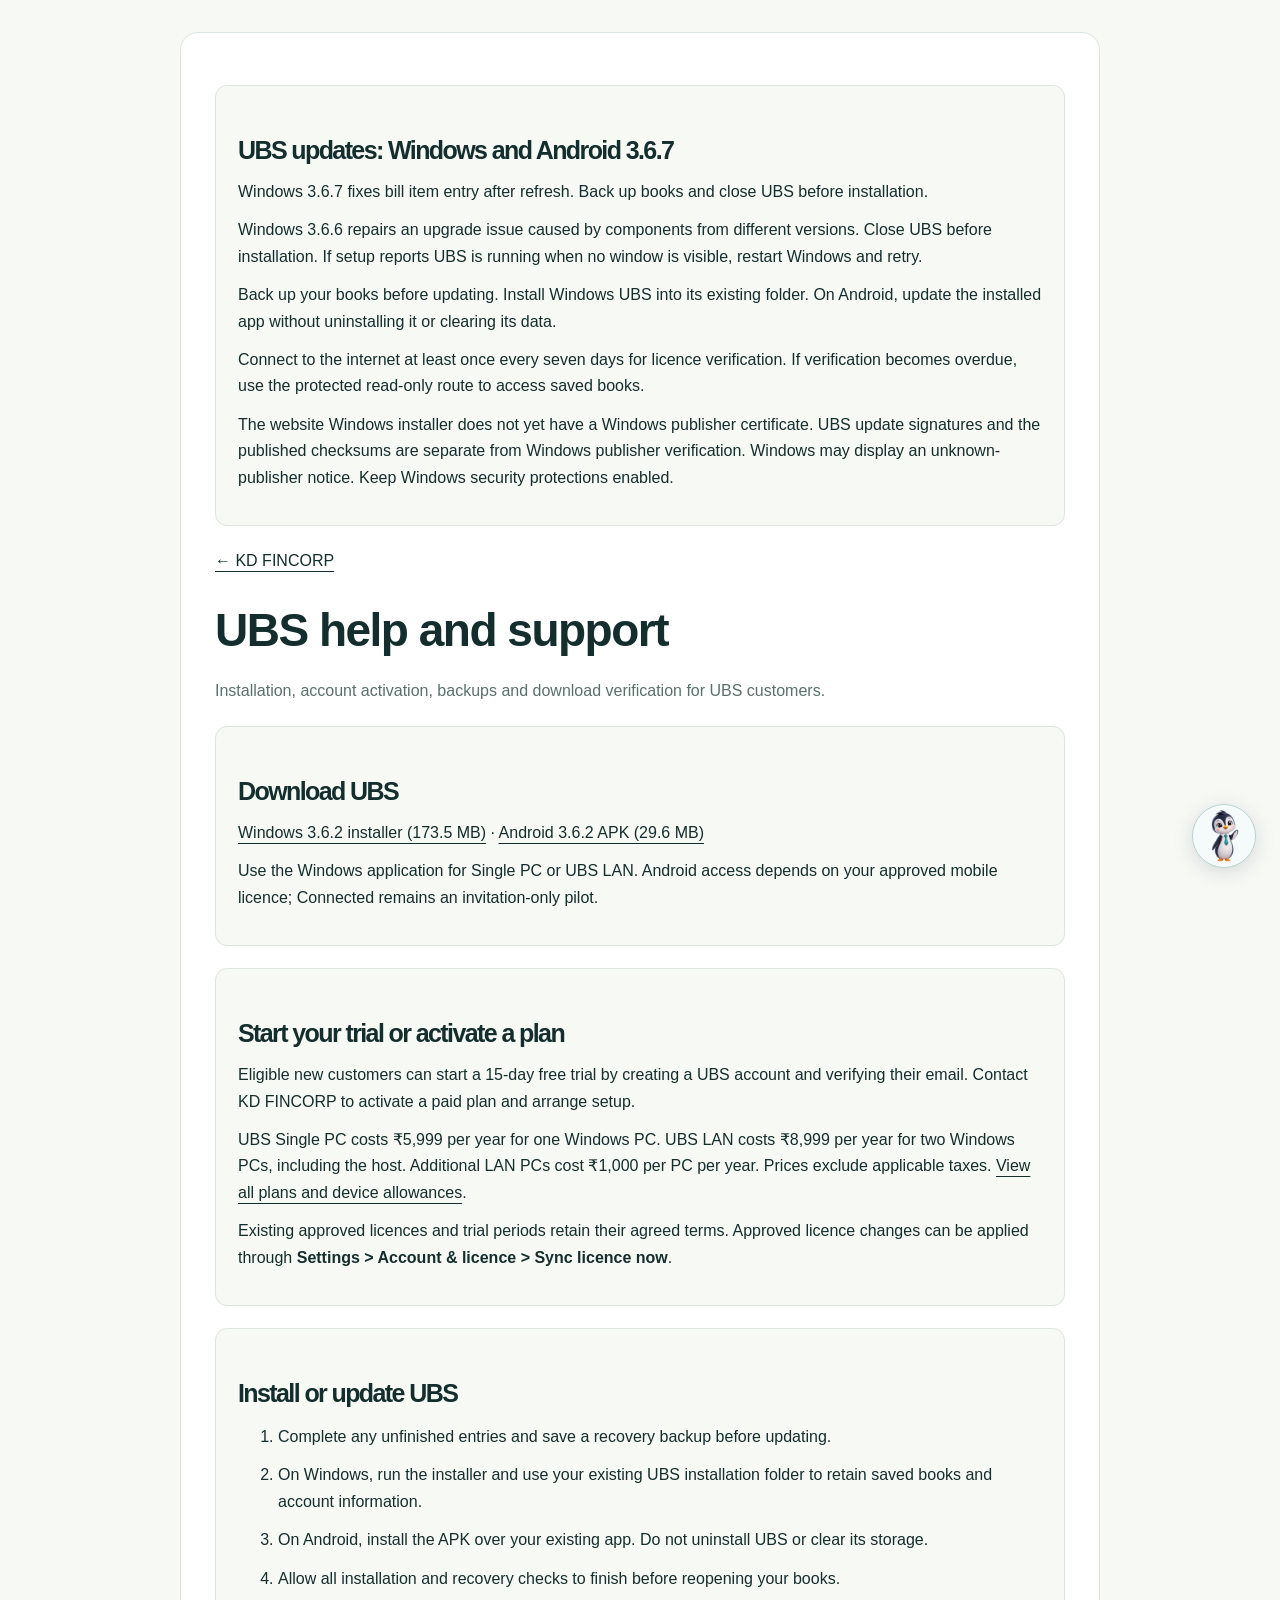
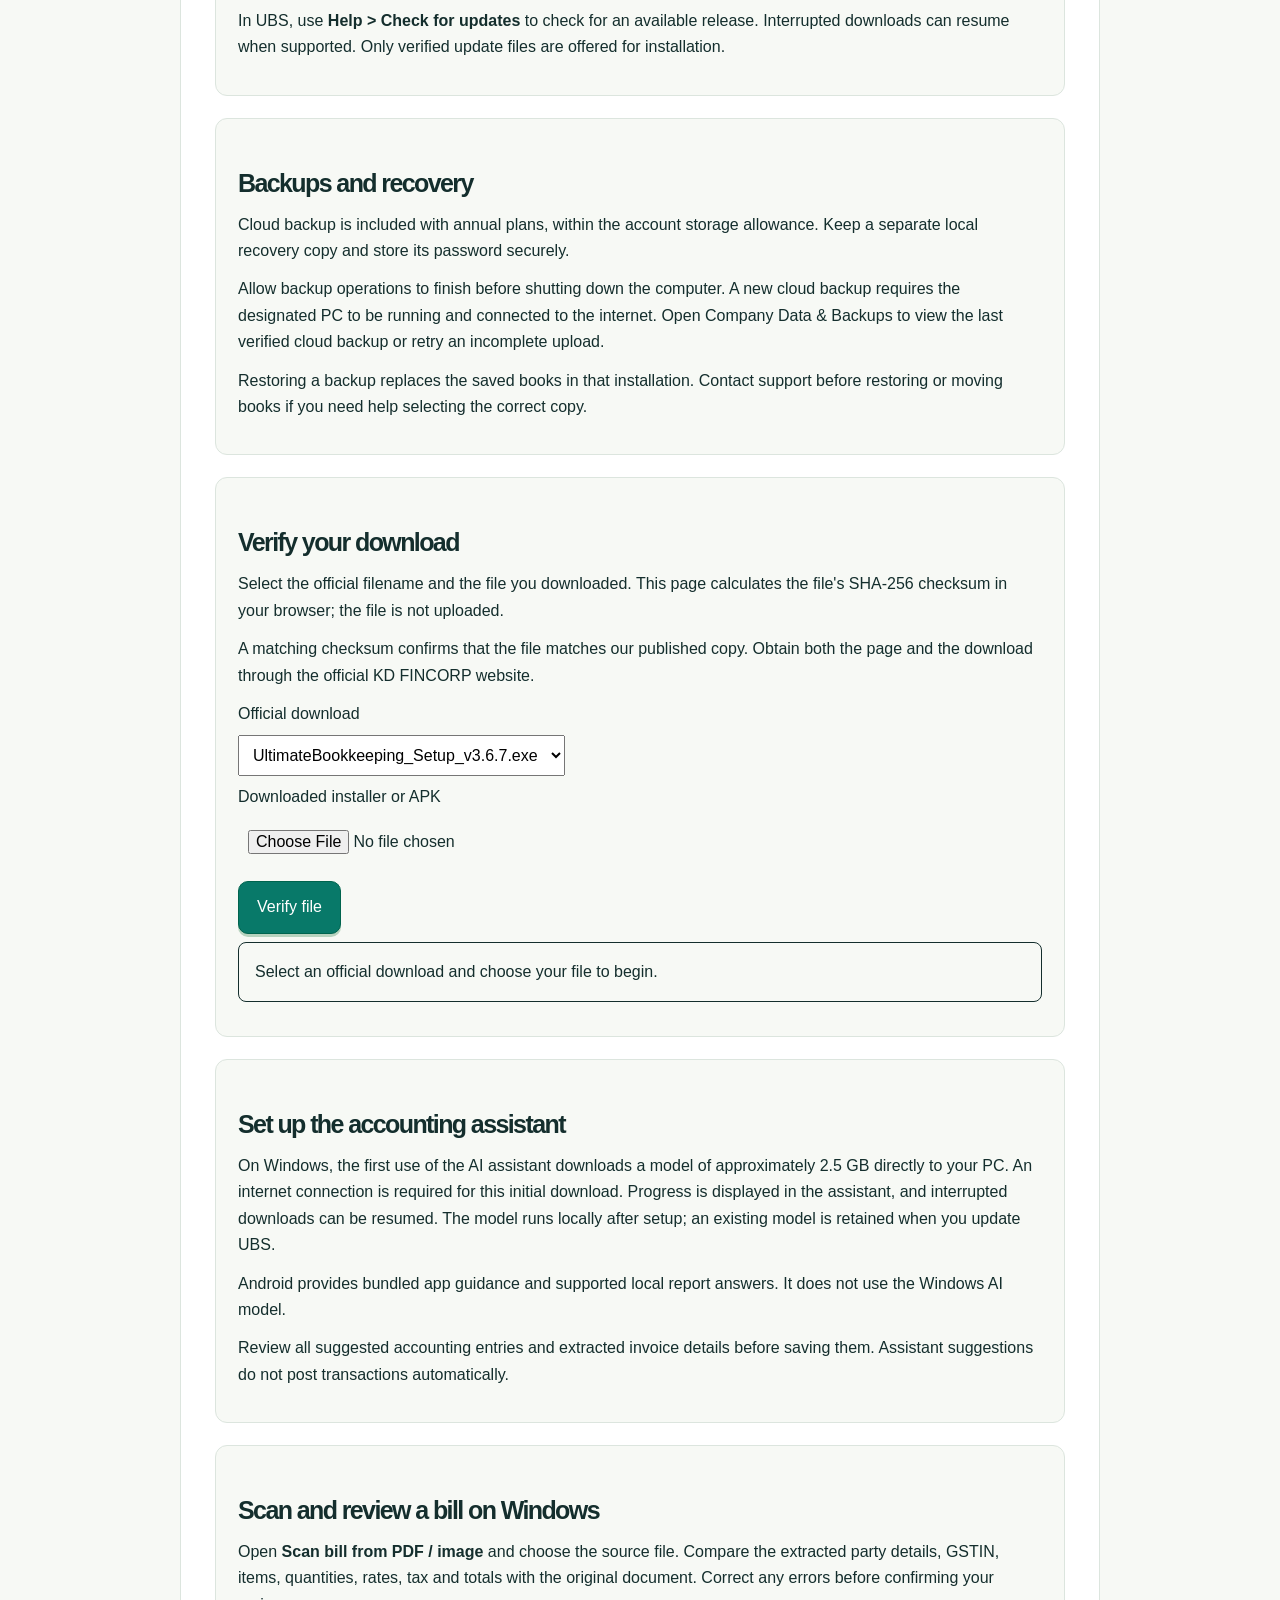
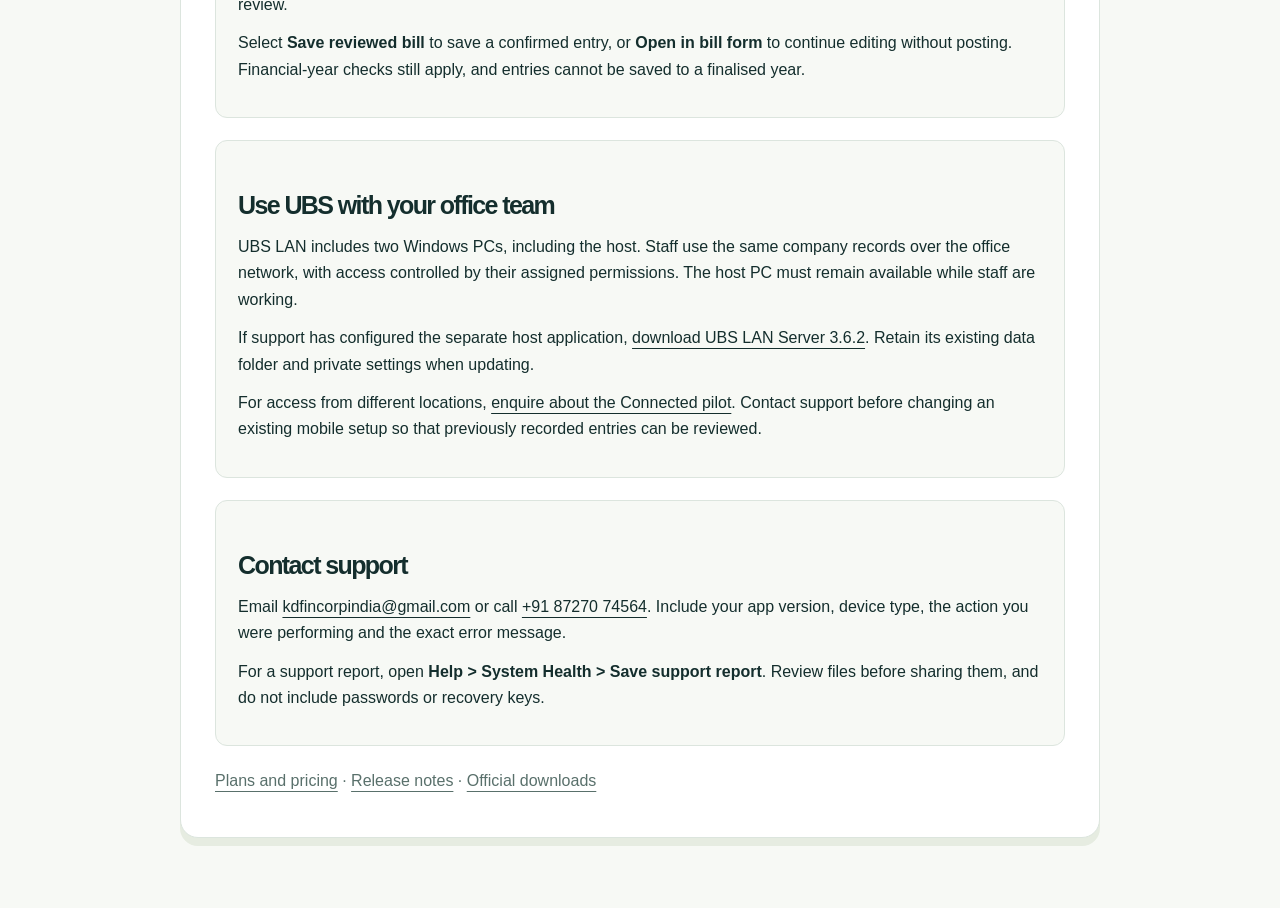
==== commit 5f742488: "Publish UBS 3.6.5 verified security update downloads" ====
--- a/help.html
+++ b/help.html
@@ -1,115 +1,153 @@
 <!doctype html>+  
  + 
-<html lang="en"><head><meta charset="utf-8"><meta name="viewport" content="width=device-width,initial-scale=1"><title>UBS help, installation and download verification | KD FINCORP</title><style>main{max-width:850px;margin:auto;padding:32px 20px}section{margin:32px 0}h1,h2{line-height:1.2;margin:18px 0}p,li{margin:12px 0}code{overflow-wrap:anywhere}input,button,select{font:inherit;padding:10px;max-width:100%;margin:8px 0}#result{padding:16px;border:1px solid currentColor;border-radius:8px}a{text-decoration:underline}</style><link rel="stylesheet" href="assets/helpdesk-346.css"><style id="kd-platform-branding-style">.platform-heading{display:flex;align-items:center;gap:12px;margin-bottom:18px}.platform-heading .label{margin:0}.platform-icon{width:34px;height:34px;flex:0 0 auto;vertical-align:middle}.android-icon{color:#3ddc84}.btn .platform-icon{width:1.15em;height:1.15em;margin-left:.45em}.btn .android-icon{color:inherit}.social-icon{width:1em;height:1em;vertical-align:-.15em;flex:0 0 auto}a.social-link{display:inline-flex;align-items:center;gap:.45em;max-width:100%}.social-label{min-width:0;overflow-wrap:anywhere}</style><link rel="stylesheet" href="assets/modern-depth-v1.css"><link rel="stylesheet" href="assets/action-polish-v1.css"></head><body class="support-page"><main><section id="security-update"><h2>UBS updates: Windows 3.6.6 and Android 3.6.5</h2><p>Windows 3.6.6 repairs an upgrade issue caused by components from different versions. Close UBS before installation. If setup reports UBS is running when no window is visible, restart Windows and retry.</p><p>Back up your books before updating. Install Windows UBS into its existing folder. On Android, update the installed app without uninstalling it or clearing its data.</p><p>Connect to the internet at least once every seven days for licence verification. If verification becomes overdue, use the protected read-only route to access saved books.</p><p>The website Windows installer does not yet have a Windows publisher certificate. UBS update signatures and the published checksums are separate from Windows publisher verification. Windows may display an unknown-publisher notice. Keep Windows security protections enabled.</p></section>+<html lang="en"><head><meta charset="utf-8"><meta name="viewport" content="width=device-width,initial-scale=1"><title>UBS help, installation and download verification | KD FINCORP</title><style>main{max-width:850px;margin:auto;padding:32px 20px}section{margin:32px 0}h1,h2{line-height:1.2;margin:18px 0}p,li{margin:12px 0}code{overflow-wrap:anywhere}input,button,select{font:inherit;padding:10px;max-width:100%;margin:8px 0}#result{padding:16px;border:1px solid currentColor;border-radius:8px}a{text-decoration:underline}</style><link rel="stylesheet" href="assets/helpdesk-346.css"><style id="kd-platform-branding-style">.platform-heading{display:flex;align-items:center;gap:12px;margin-bottom:18px}.platform-heading .label{margin:0}.platform-icon{width:34px;height:34px;flex:0 0 auto;vertical-align:middle}.android-icon{color:#3ddc84}.btn .platform-icon{width:1.15em;height:1.15em;margin-left:.45em}.btn .android-icon{color:inherit}.social-icon{width:1em;height:1em;vertical-align:-.15em;flex:0 0 auto}a.social-link{display:inline-flex;align-items:center;gap:.45em;max-width:100%}.social-label{min-width:0;overflow-wrap:anywhere}</style><link rel="stylesheet" href="assets/modern-depth-v1.css"><link rel="stylesheet" href="assets/action-polish-v1.css"></head><body class="support-page"><main><section id="security-update"><h2>UBS updates: Windows and Android 3.6.7</h2><p>Windows 3.6.7 fixes bill item entry after refresh. Back up books and close UBS before installation.</p><p>Windows 3.6.6 repairs an upgrade issue caused by components from different versions. Close UBS before installation. If setup reports UBS is running when no window is visible, restart Windows and retry.</p><p>Back up your books before updating. Install Windows UBS into its existing folder. On Android, update the installed app without uninstalling it or clearing its data.</p><p>Connect to the internet at least once every seven days for licence verification. If verification becomes overdue, use the protected read-only route to access saved books.</p><p>The website Windows installer does not yet have a Windows publisher certificate. UBS update signatures and the published checksums are separate from Windows publisher verification. Windows may display an unknown-publisher notice. Keep Windows security protections enabled.</p></section>+  
 <a href="index.html">&larr; KD FINCORP</a> + 
 <h1>UBS help and support</h1>+  
 <p>Installation, account activation, backups and download verification for UBS customers.</p> + 
 <section id="windows-install"><h2>Download UBS</h2>+  
 <p><a href="https://github.com/kdfincorp/kdfincorp/releases/download/ubs-3.6.2/UltimateBookkeeping_Setup_v3.6.2.exe">Windows 3.6.2 installer (173.5 MB)</a> &middot; <a href="https://github.com/kdfincorp/kdfincorp/releases/download/ubs-3.6.2/UBS_Mobile_3.6.2.apk">Android 3.6.2 APK (29.6 MB)</a></p> + 
 <p>Use the Windows application for Single PC or UBS LAN. Android access depends on your approved mobile licence; Connected remains an invitation-only pilot.</p></section>+  
 <section><h2>Start your trial or activate a plan</h2><p>Eligible new customers can start a 15-day free trial by creating a UBS account and verifying their email. Contact KD FINCORP to activate a paid plan and arrange setup.</p> + 
 <p>UBS Single PC costs &#8377;5,999 per year for one Windows PC. UBS LAN costs &#8377;8,999 per year for two Windows PCs, including the host. Additional LAN PCs cost &#8377;1,000 per PC per year. Prices exclude applicable taxes. <a href="plans.html">View all plans and device allowances</a>.</p>+  
 <p>Existing approved licences and trial periods retain their agreed terms. Approved licence changes can be applied through <strong>Settings &gt; Account &amp; licence &gt; Sync licence now</strong>.</p></section> + 
 <section><h2>Install or update UBS</h2><ol>+  
 <li>Complete any unfinished entries and save a recovery backup before updating.</li> + 
 <li>On Windows, run the installer and use your existing UBS installation folder to retain saved books and account information.</li>+  
 <li>On Android, install the APK over your existing app. Do not uninstall UBS or clear its storage.</li> + 
 <li>Allow all installation and recovery checks to finish before reopening your books.</li></ol>+  
 <p>In UBS, use <strong>Help &gt; Check for updates</strong> to check for an available release. Interrupted downloads can resume when supported. Only verified update files are offered for installation.</p></section> + 
 <section><h2>Backups and recovery</h2><p>Cloud backup is included with annual plans, within the account storage allowance. Keep a separate local recovery copy and store its password securely.</p>+  
 <p>Allow backup operations to finish before shutting down the computer. A new cloud backup requires the designated PC to be running and connected to the internet. Open Company Data &amp; Backups to view the last verified cloud backup or retry an incomplete upload.</p> + 
 <p>Restoring a backup replaces the saved books in that installation. Contact support before restoring or moving books if you need help selecting the correct copy.</p></section>+  
 <section><h2>Verify your download</h2><p>Select the official filename and the file you downloaded. This page calculates the file's SHA-256 checksum in your browser; the file is not uploaded.</p> + 
 <p>A matching checksum confirms that the file matches our published copy. Obtain both the page and the download through the official KD FINCORP website.</p>+  
 <label for="release">Official download</label><br><select id="release"><option value="">Loading official downloads&hellip;</option></select><br> + 
 <label for="download">Downloaded installer or APK</label><br><input id="download" type="file" accept=".exe,.apk"><br>+  
 <button id="verify" type="button" class="verify-action">Verify file</button><p id="result" role="status" aria-live="polite">Select an official download and choose your file to begin.</p> + 
 <noscript><p>Enable JavaScript to verify a file in your browser. On Windows, you can also use <code>Get-FileHash -Algorithm SHA256</code> and compare the result with <a href="download-checksums.json">the published checksum list</a>.</p></noscript></section>+  
 <section><h2>Set up the accounting assistant</h2><p>On Windows, the first use of the AI assistant downloads a model of approximately 2.5 GB directly to your PC. An internet connection is required for this initial download. Progress is displayed in the assistant, and interrupted downloads can be resumed. The model runs locally after setup; an existing model is retained when you update UBS.</p> + 
 <p>Android provides bundled app guidance and supported local report answers. It does not use the Windows AI model.</p>+  
 <p>Review all suggested accounting entries and extracted invoice details before saving them. Assistant suggestions do not post transactions automatically.</p></section> + 
 <section><h2>Scan and review a bill on Windows</h2><p>Open <strong>Scan bill from PDF / image</strong> and choose the source file. Compare the extracted party details, GSTIN, items, quantities, rates, tax and totals with the original document. Correct any errors before confirming your review.</p>+  
 <p>Select <strong>Save reviewed bill</strong> to save a confirmed entry, or <strong>Open in bill form</strong> to continue editing without posting. Financial-year checks still apply, and entries cannot be saved to a finalised year.</p></section> + 
 <section><h2>Use UBS with your office team</h2><p>UBS LAN includes two Windows PCs, including the host. Staff use the same company records over the office network, with access controlled by their assigned permissions. The host PC must remain available while staff are working.</p>+  
 <p>If support has configured the separate host application, <a href="https://github.com/kdfincorp/kdfincorp/releases/download/ubs-3.6.2/UBS_LAN_Server_3.6.2.exe">download UBS LAN Server 3.6.2</a>. Retain its existing data folder and private settings when updating.</p> + 
 <p>For access from different locations, <a href="plans.html">enquire about the Connected pilot</a>. Contact support before changing an existing mobile setup so that previously recorded entries can be reviewed.</p></section>+  
 <section><h2>Contact support</h2><p>Email <a href="mailto:kdfincorpindia@gmail.com">kdfincorpindia@gmail.com</a> or call <a href="tel:+918727074564">+91 87270 74564</a>. Include your app version, device type, the action you were performing and the exact error message.</p> + 
 <p>For a support report, open <strong>Help &gt; System Health &gt; Save support report</strong>. Review files before sharing them, and do not include passwords or recovery keys.</p></section>+  
 <p><a href="plans.html">Plans and pricing</a> &middot; <a href="release-notes.html">Release notes</a> &middot; <a href="index.html#download">Official downloads</a></p> + 
 </main><script src="verify-download.js" defer></script><script src="assets/helpdesk-pengu-polished-v1.js" defer></script></body></html>
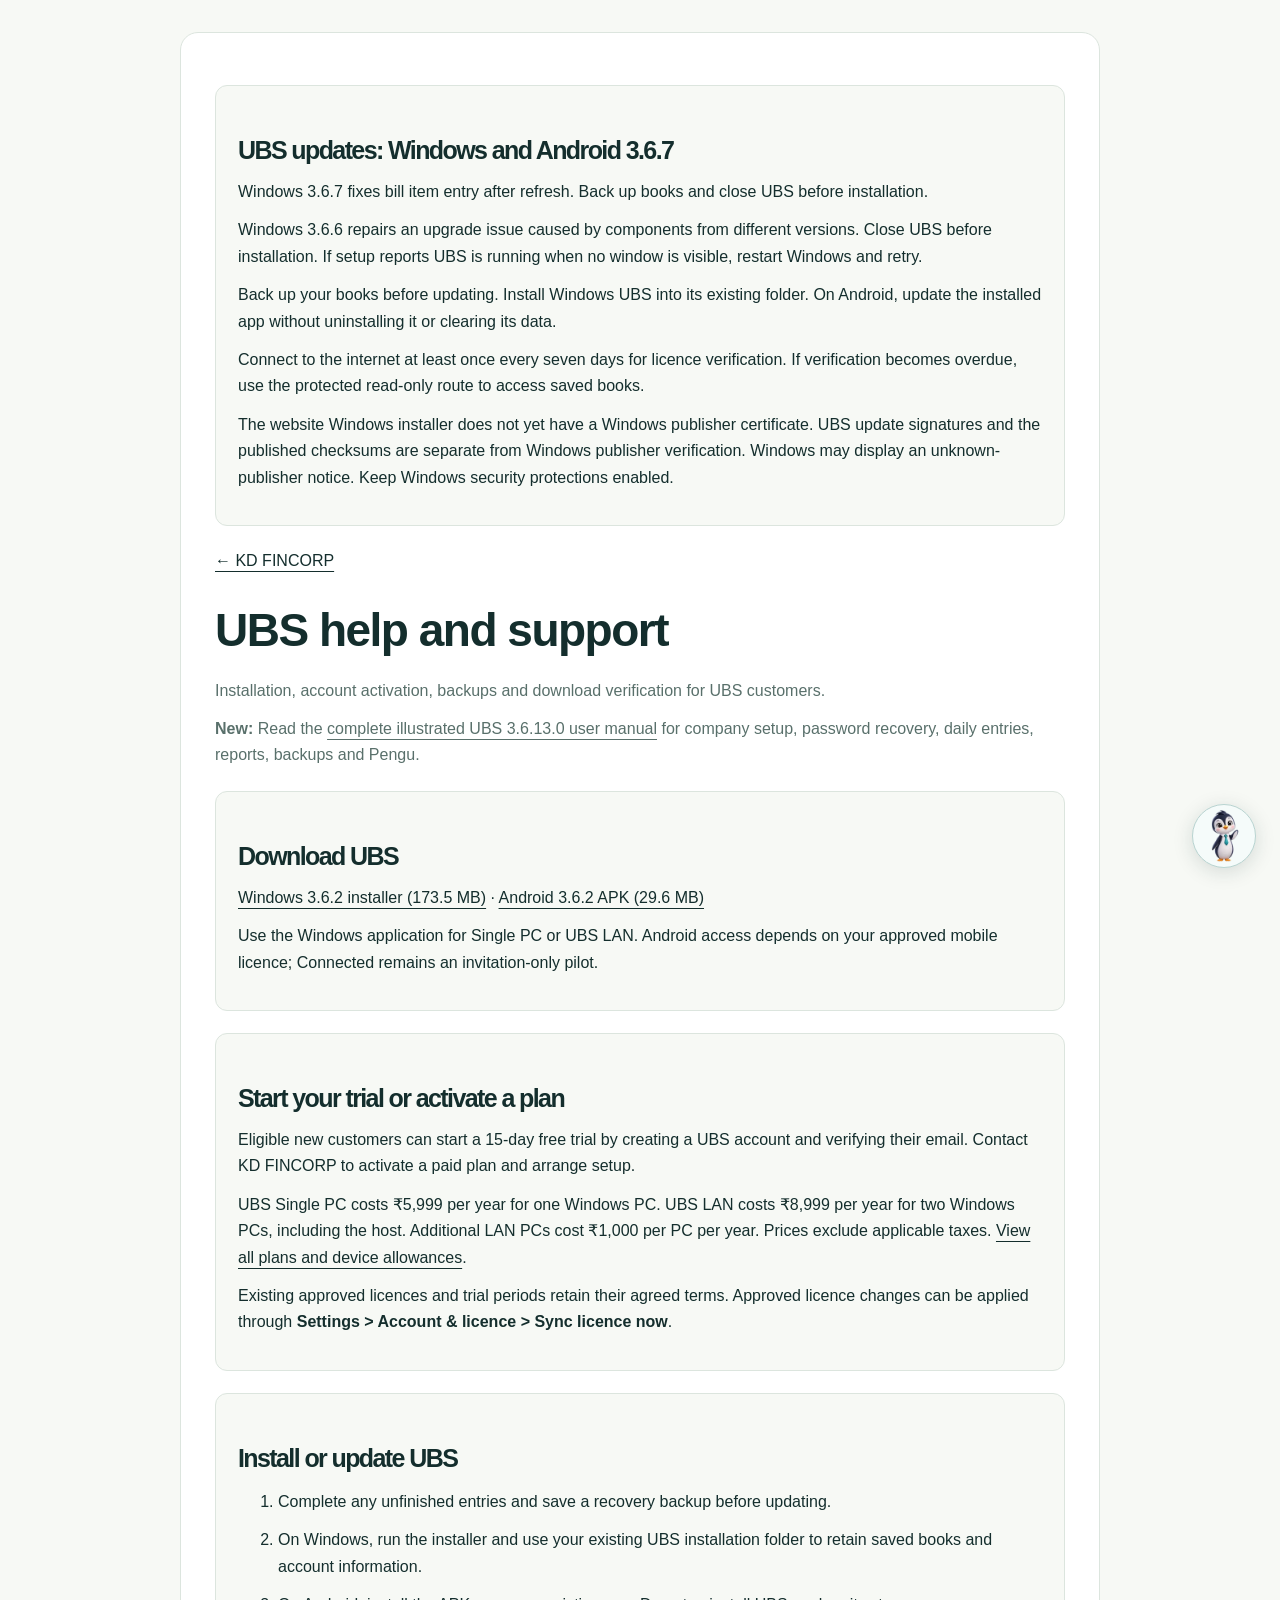
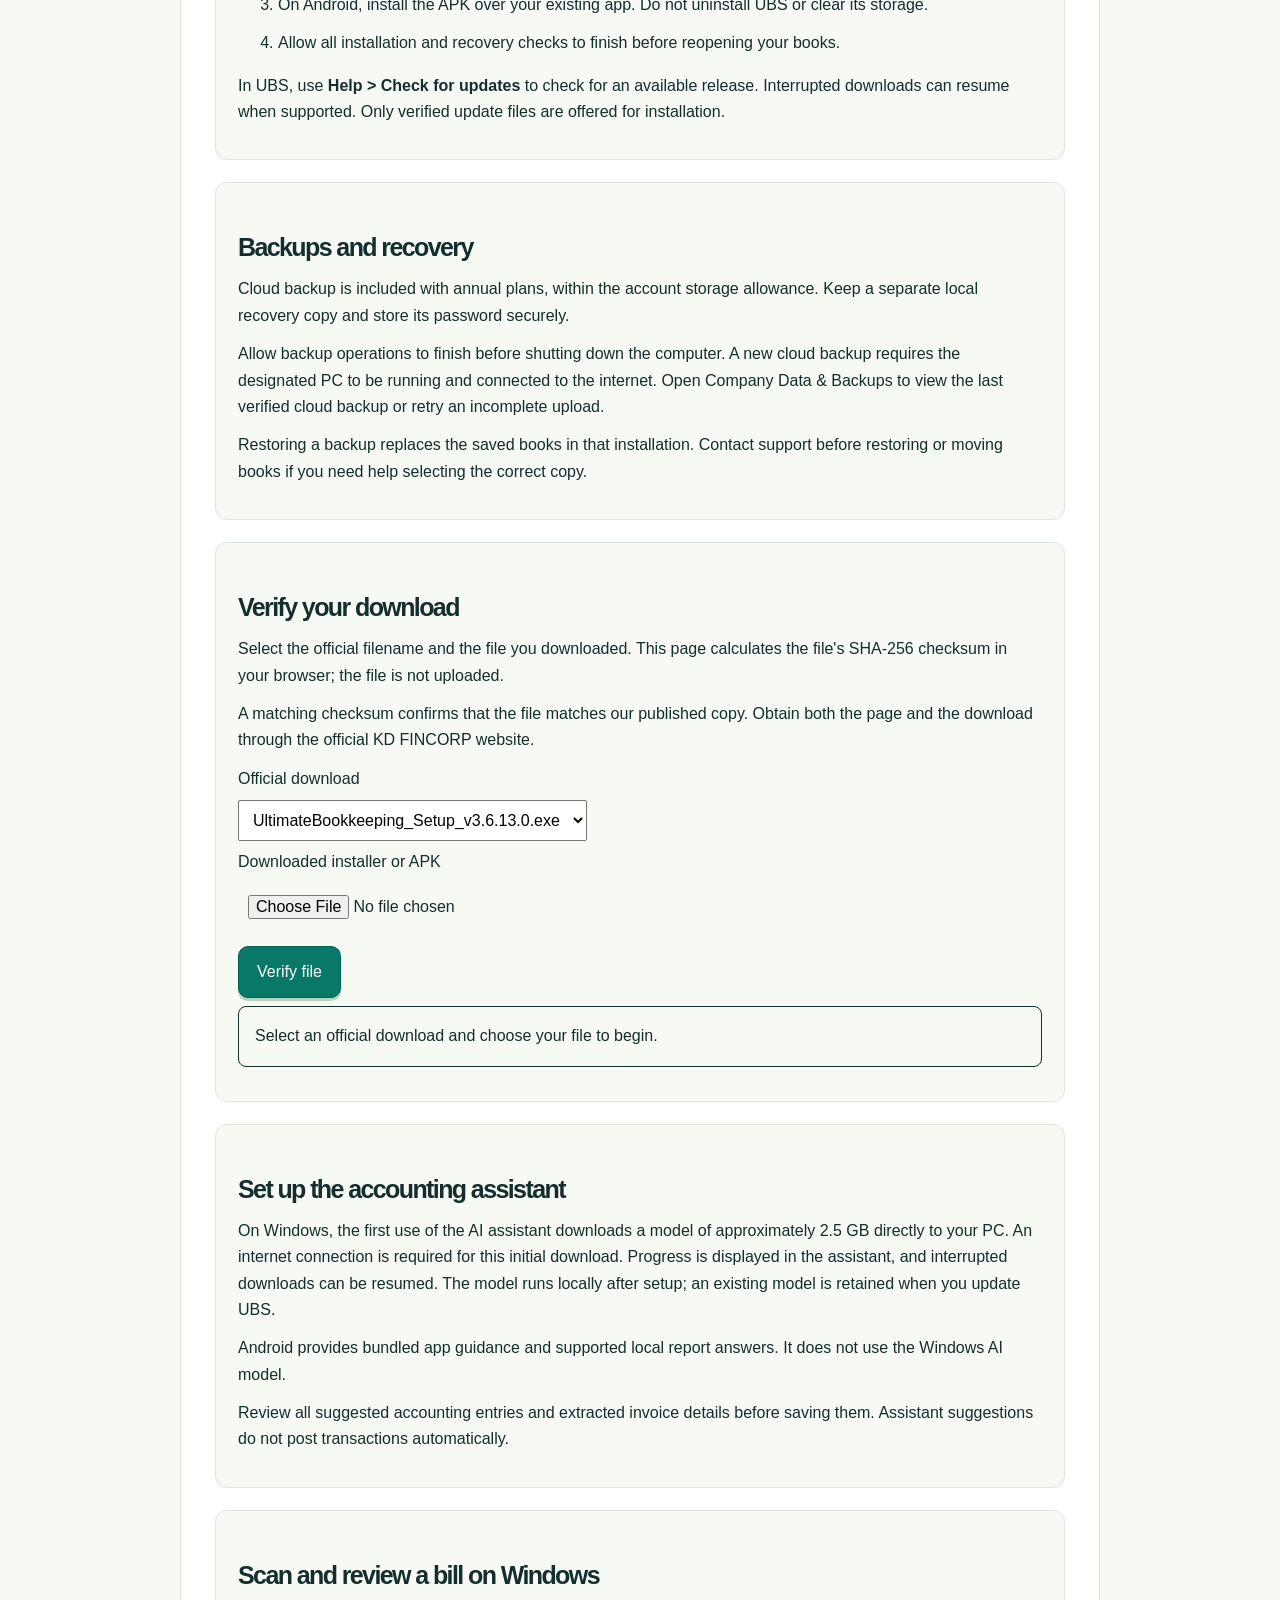
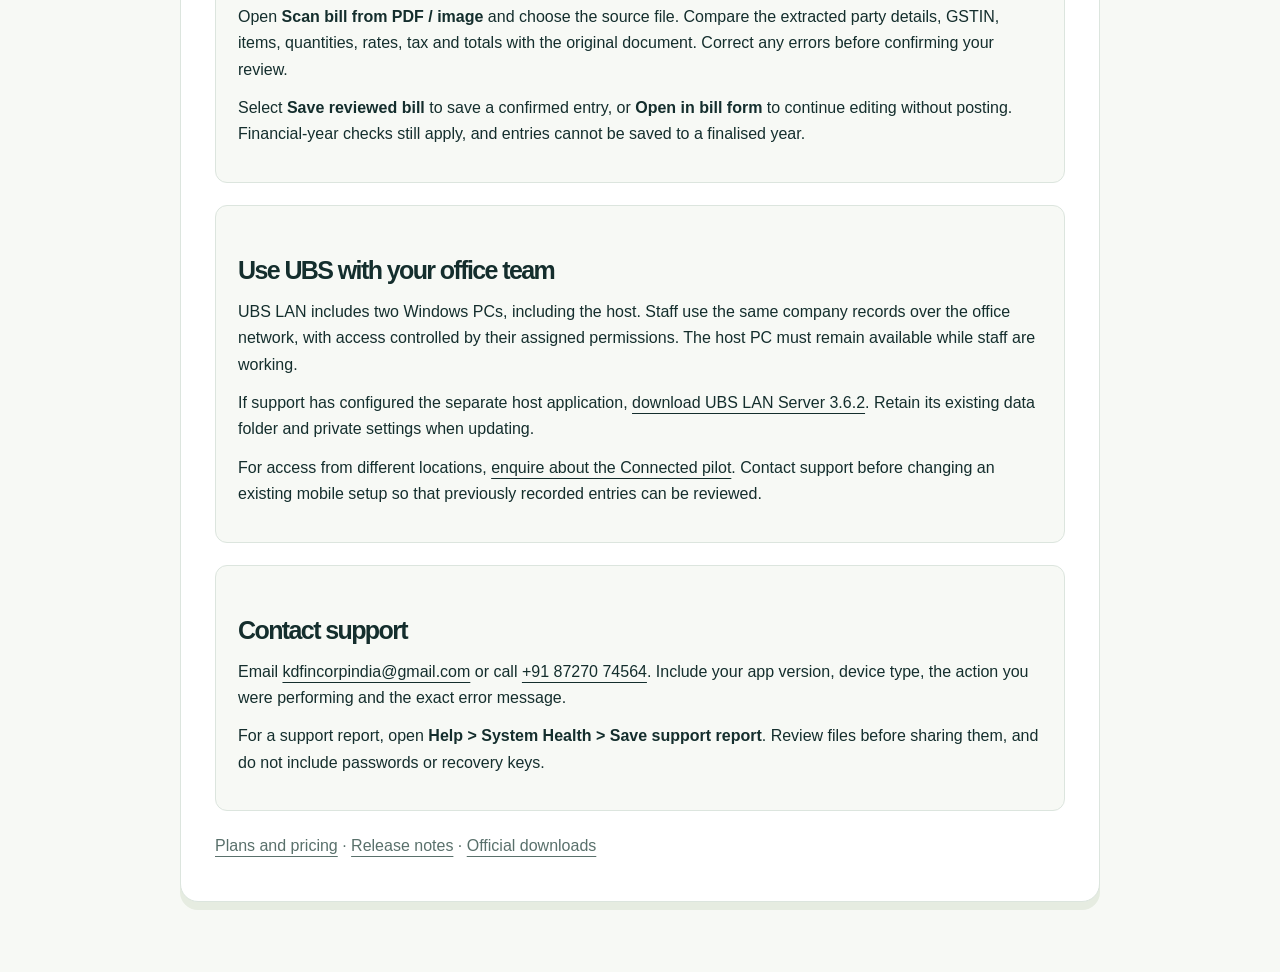
==== commit adf9c99f: "Publish UBS 3.6.13.0 website and secure password recovery" ====
--- a/help.html
+++ b/help.html
@@ -18,7 +18,7 @@
   
-<p>Installation, account activation, backups and download verification for UBS customers.</p>+<p>Installation, account activation, backups and download verification for UBS customers.</p><p><strong>New:</strong> Read the <a href="user-manual.html">complete illustrated UBS 3.6.13.0 user manual</a> for company setup, password recovery, daily entries, reports, backups and Pengu.</p>   
@@ -150,4 +150,4 @@
   
-</main><script src="verify-download.js" defer></script><script src="assets/helpdesk-pengu-polished-v1.js" defer></script></body></html>+</main><script src="verify-download.js" defer></script><script src="assets/helpdesk-pengu-polished-v1.js" defer></script></body></html>
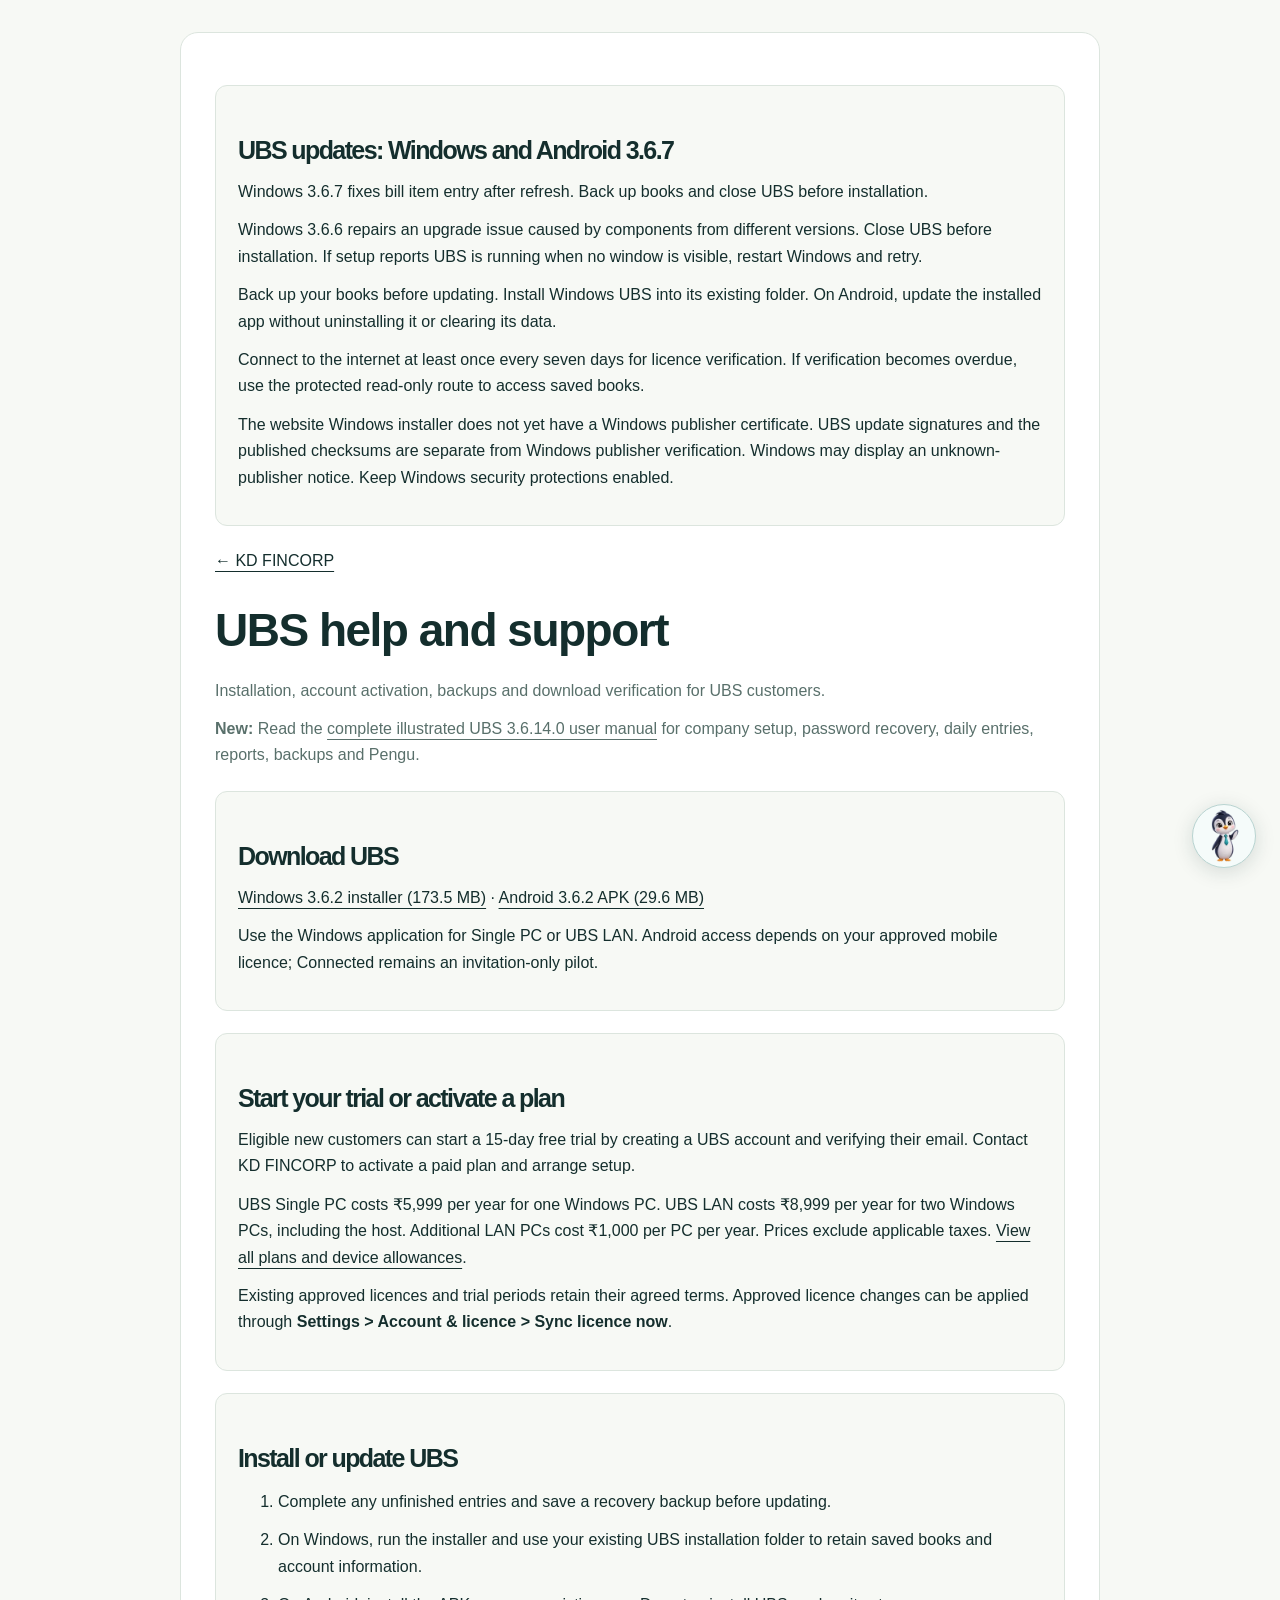
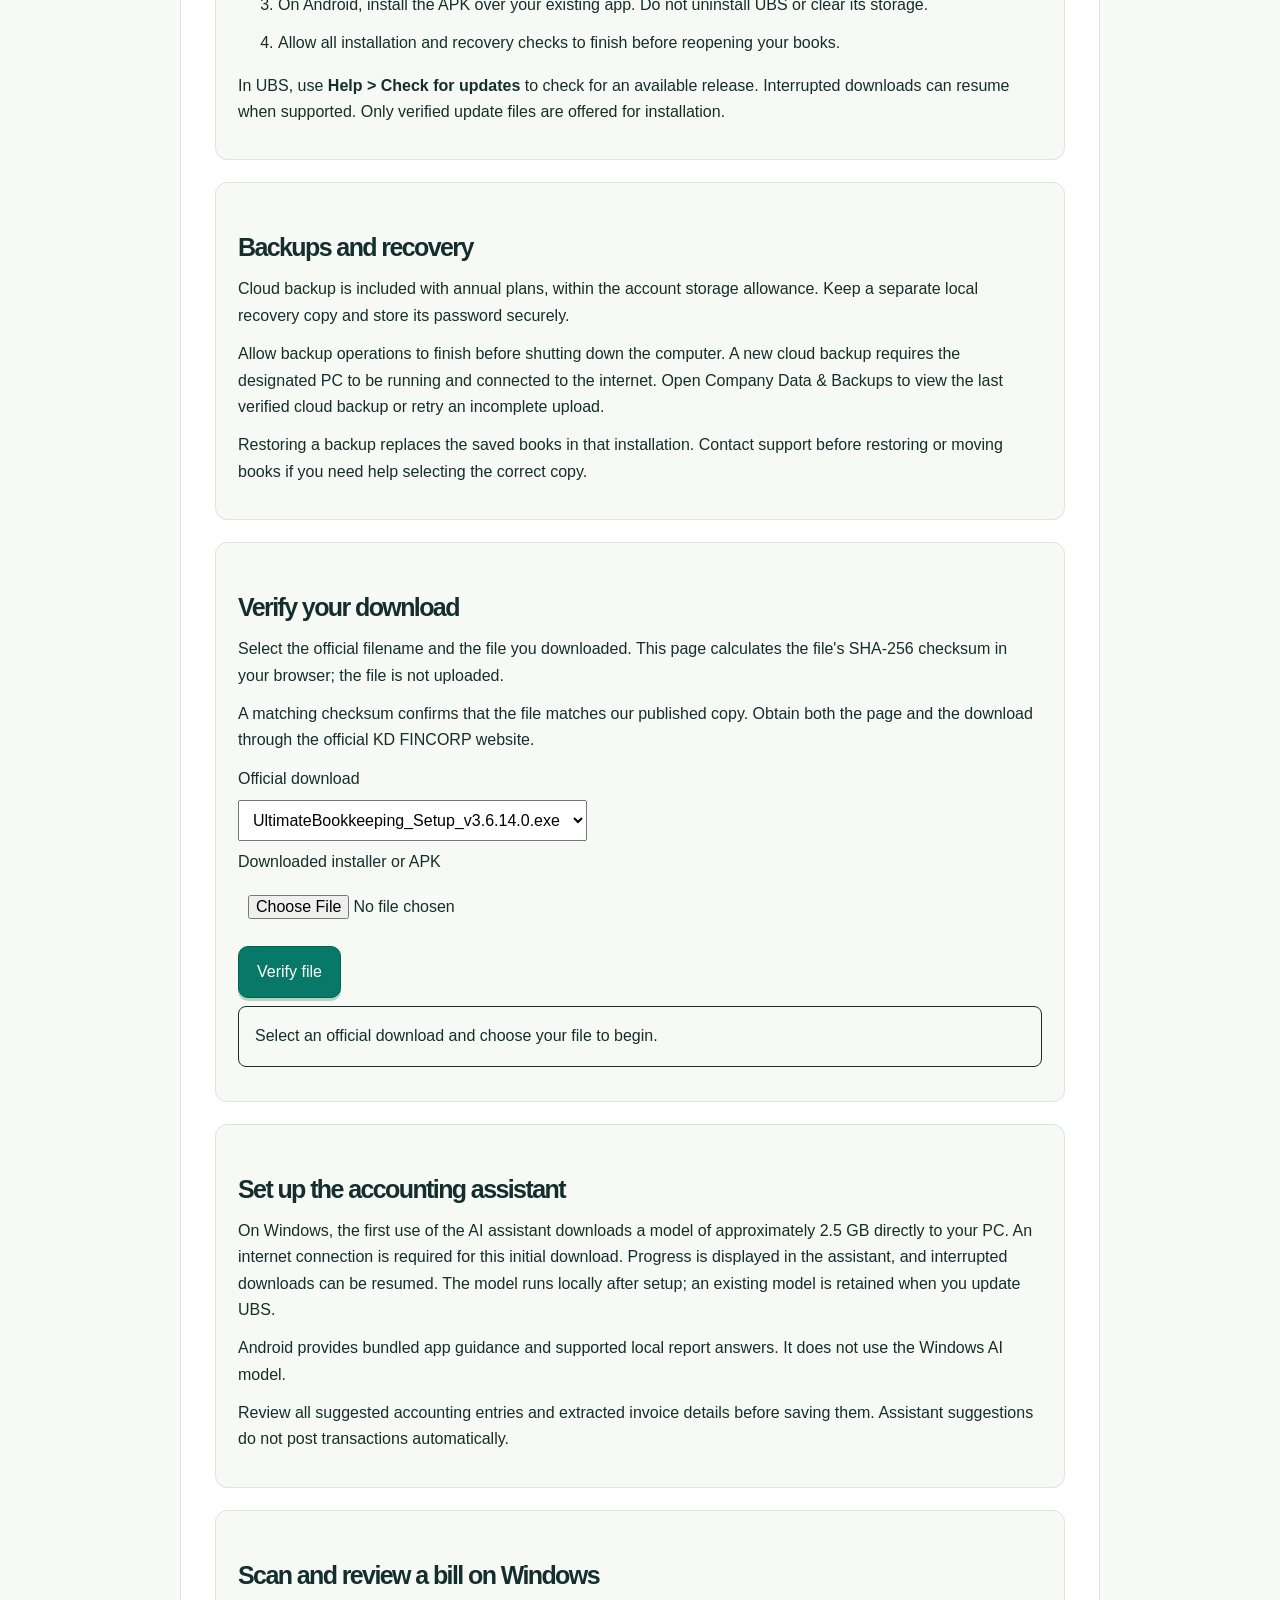
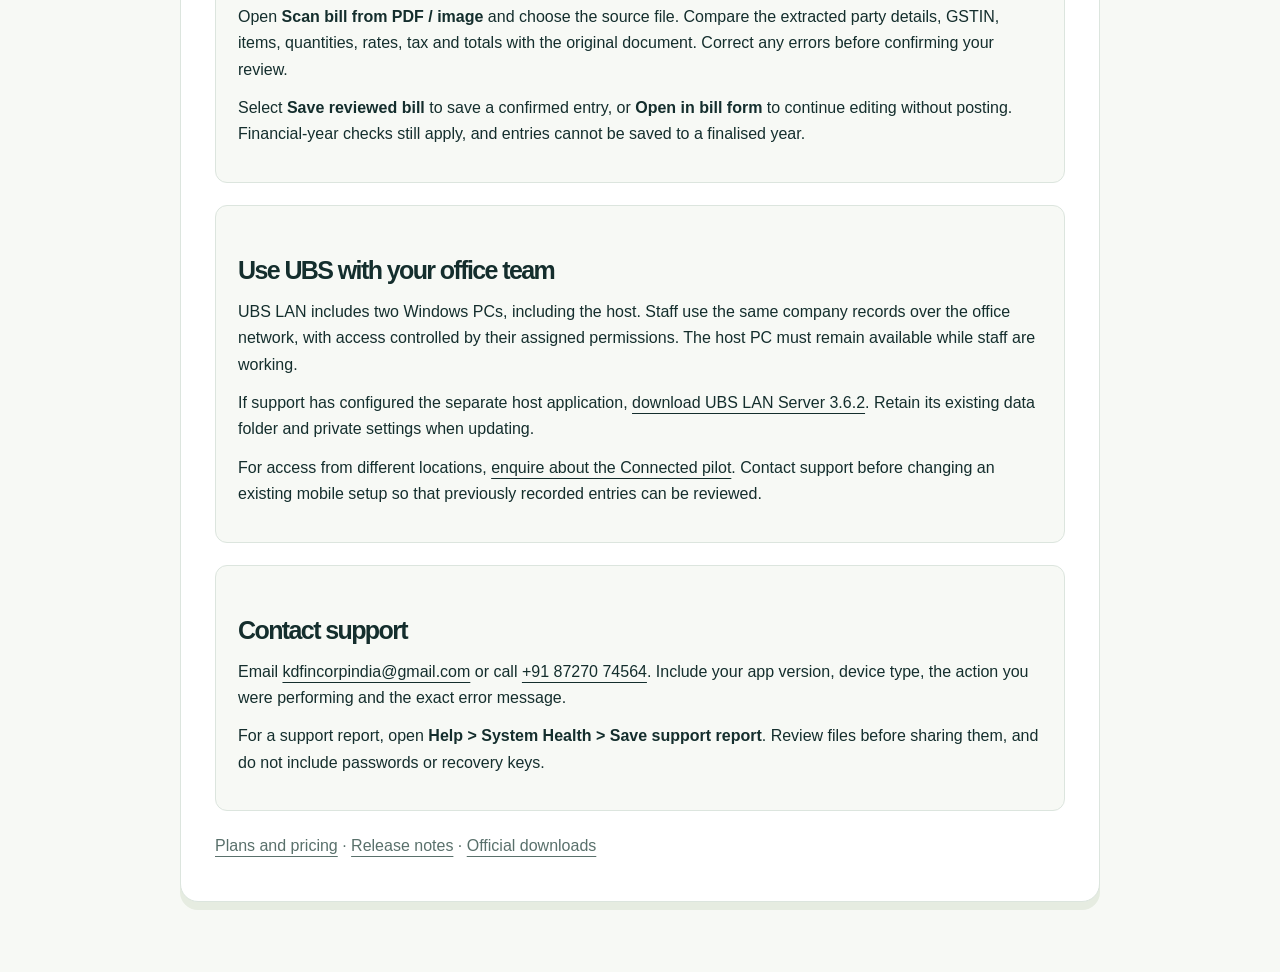
==== commit 5a9b8418: "Publish UBS 3.6.14.0 website and support reporting" ====
--- a/help.html
+++ b/help.html
@@ -18,7 +18,7 @@
   
-<p>Installation, account activation, backups and download verification for UBS customers.</p><p><strong>New:</strong> Read the <a href="user-manual.html">complete illustrated UBS 3.6.13.0 user manual</a> for company setup, password recovery, daily entries, reports, backups and Pengu.</p>+<p>Installation, account activation, backups and download verification for UBS customers.</p><p><strong>New:</strong> Read the <a href="user-manual.html">complete illustrated UBS 3.6.14.0 user manual</a> for company setup, password recovery, daily entries, reports, backups and Pengu.</p>   
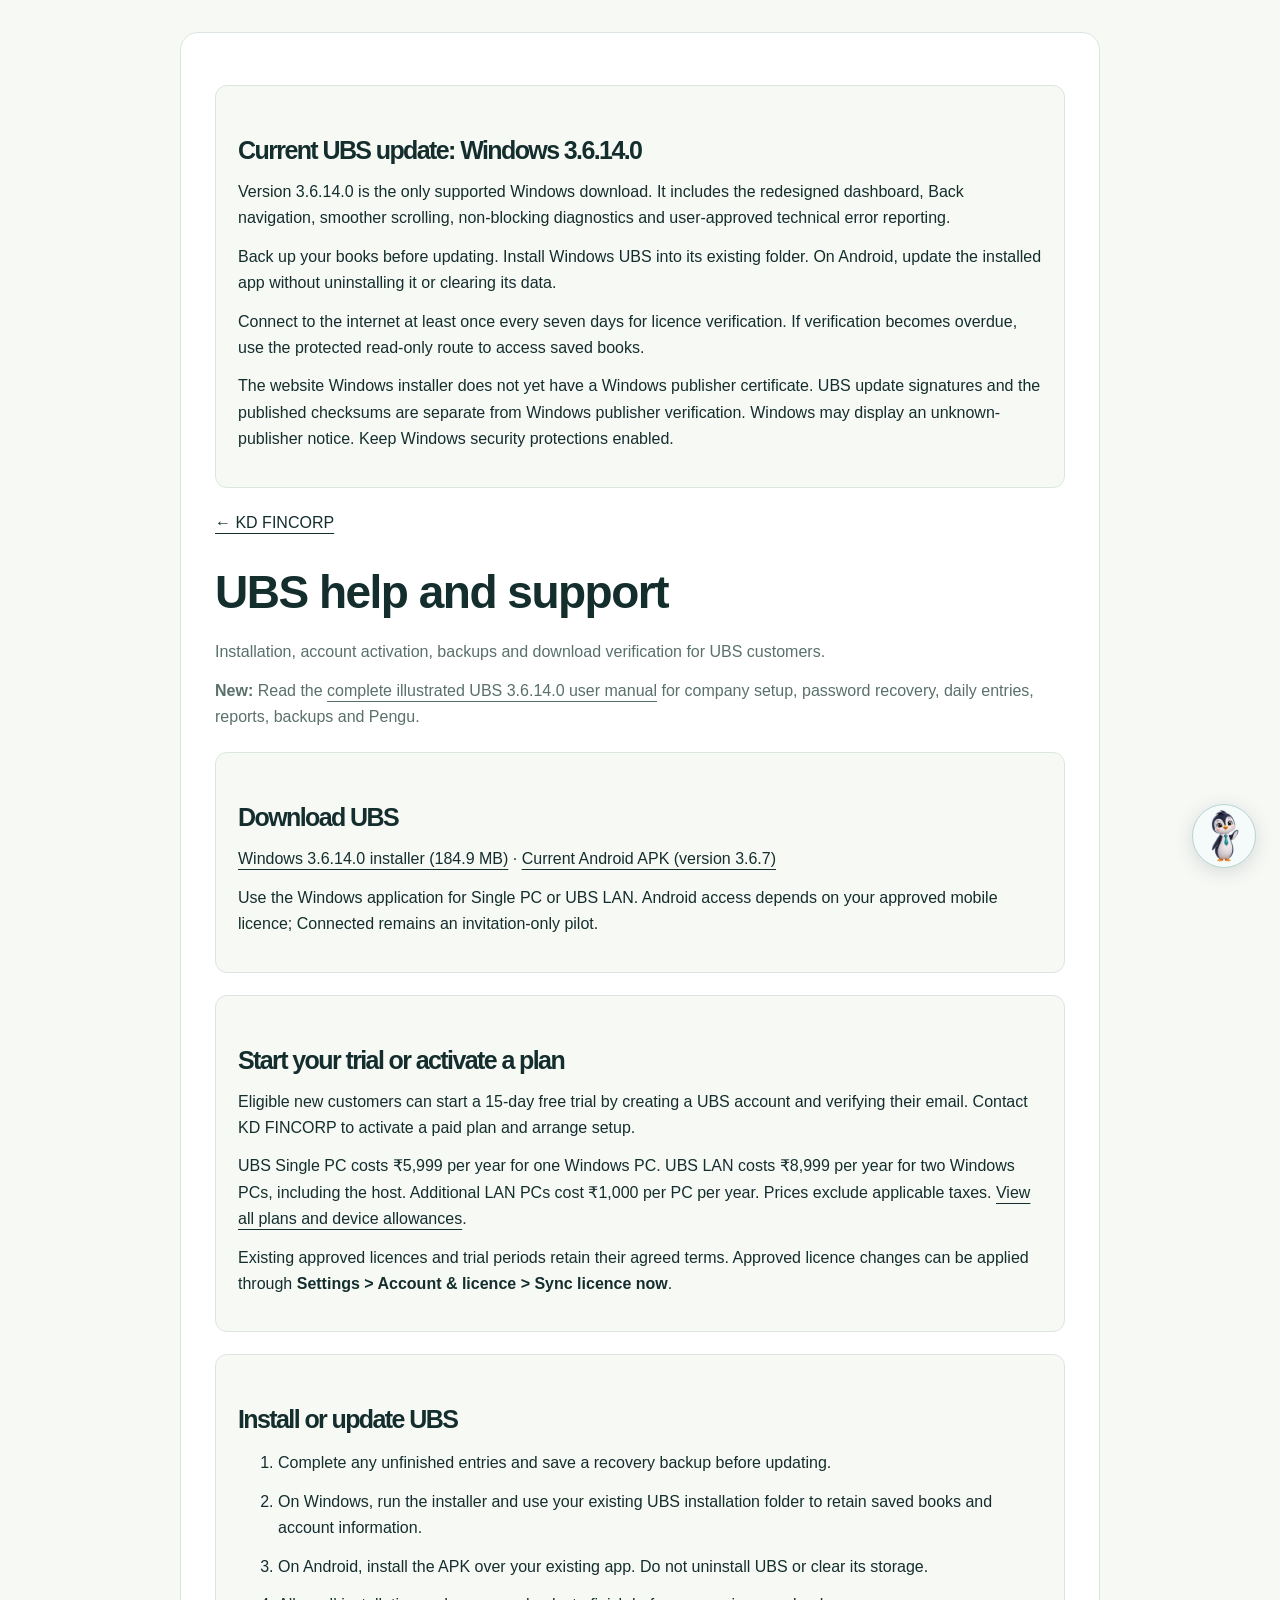
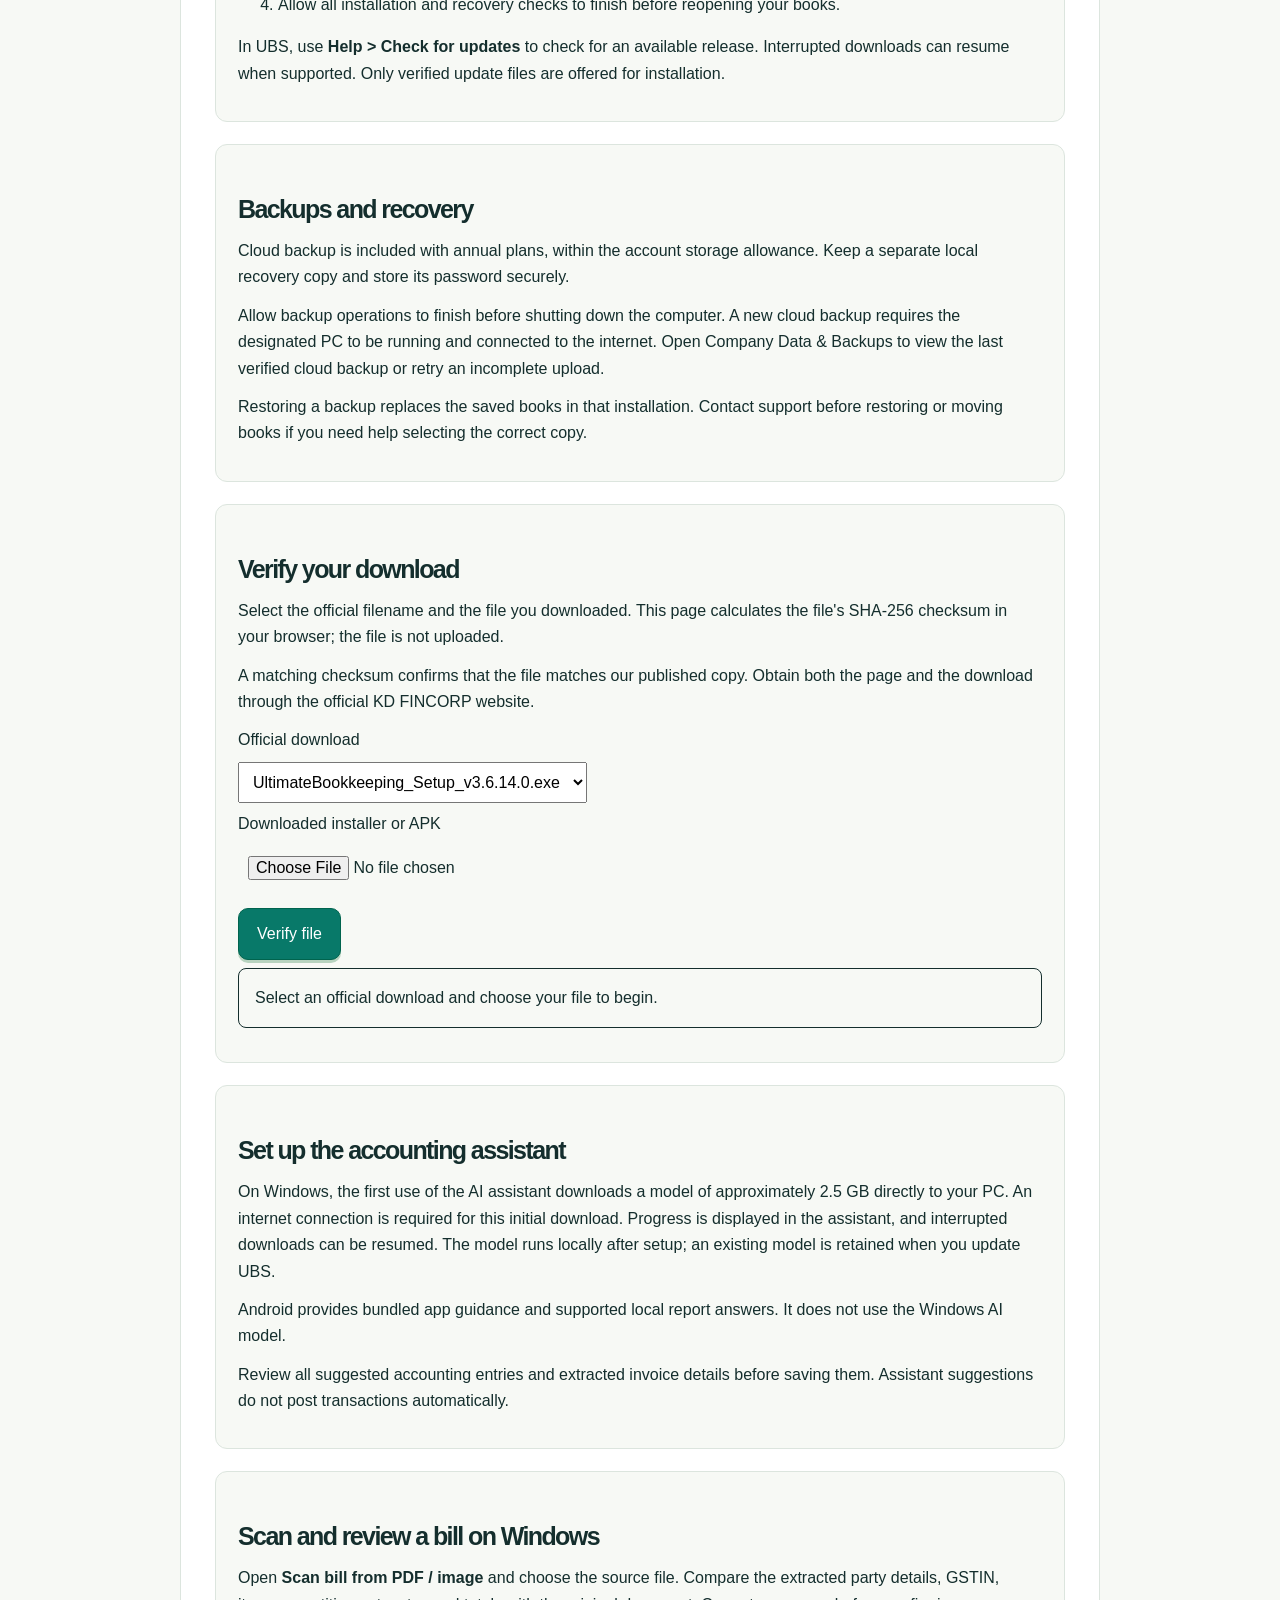
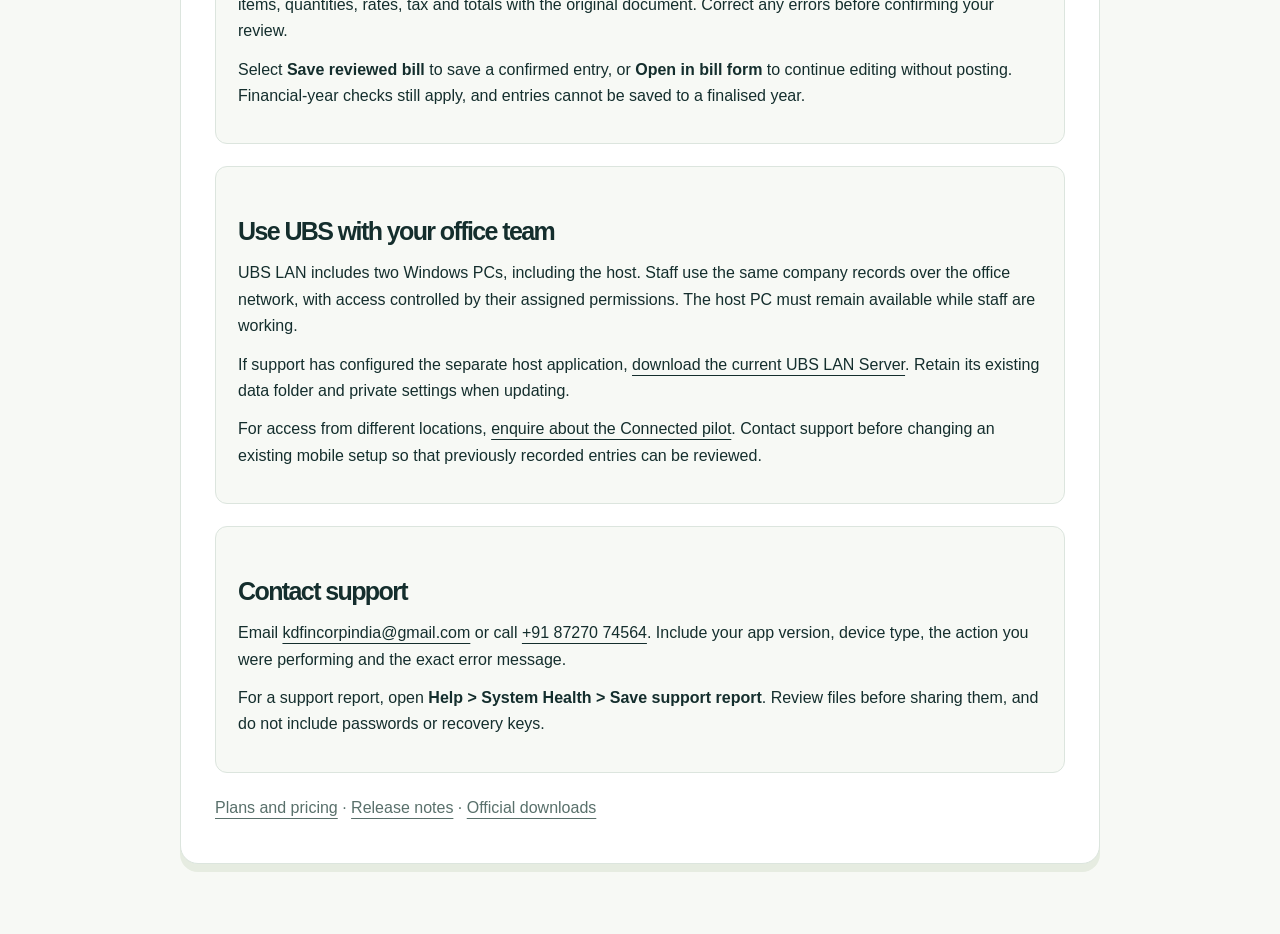
==== commit 63080ec0: "Publish UBS 3.6.14.0 website and support reporting" ====
--- a/help.html
+++ b/help.html
@@ -6,7 +6,7 @@
   
-<html lang="en"><head><meta charset="utf-8"><meta name="viewport" content="width=device-width,initial-scale=1"><title>UBS help, installation and download verification | KD FINCORP</title><style>main{max-width:850px;margin:auto;padding:32px 20px}section{margin:32px 0}h1,h2{line-height:1.2;margin:18px 0}p,li{margin:12px 0}code{overflow-wrap:anywhere}input,button,select{font:inherit;padding:10px;max-width:100%;margin:8px 0}#result{padding:16px;border:1px solid currentColor;border-radius:8px}a{text-decoration:underline}</style><link rel="stylesheet" href="assets/helpdesk-346.css"><style id="kd-platform-branding-style">.platform-heading{display:flex;align-items:center;gap:12px;margin-bottom:18px}.platform-heading .label{margin:0}.platform-icon{width:34px;height:34px;flex:0 0 auto;vertical-align:middle}.android-icon{color:#3ddc84}.btn .platform-icon{width:1.15em;height:1.15em;margin-left:.45em}.btn .android-icon{color:inherit}.social-icon{width:1em;height:1em;vertical-align:-.15em;flex:0 0 auto}a.social-link{display:inline-flex;align-items:center;gap:.45em;max-width:100%}.social-label{min-width:0;overflow-wrap:anywhere}</style><link rel="stylesheet" href="assets/modern-depth-v1.css"><link rel="stylesheet" href="assets/action-polish-v1.css"></head><body class="support-page"><main><section id="security-update"><h2>UBS updates: Windows and Android 3.6.7</h2><p>Windows 3.6.7 fixes bill item entry after refresh. Back up books and close UBS before installation.</p><p>Windows 3.6.6 repairs an upgrade issue caused by components from different versions. Close UBS before installation. If setup reports UBS is running when no window is visible, restart Windows and retry.</p><p>Back up your books before updating. Install Windows UBS into its existing folder. On Android, update the installed app without uninstalling it or clearing its data.</p><p>Connect to the internet at least once every seven days for licence verification. If verification becomes overdue, use the protected read-only route to access saved books.</p><p>The website Windows installer does not yet have a Windows publisher certificate. UBS update signatures and the published checksums are separate from Windows publisher verification. Windows may display an unknown-publisher notice. Keep Windows security protections enabled.</p></section>+<html lang="en"><head><meta charset="utf-8"><meta name="viewport" content="width=device-width,initial-scale=1"><title>UBS help, installation and download verification | KD FINCORP</title><style>main{max-width:850px;margin:auto;padding:32px 20px}section{margin:32px 0}h1,h2{line-height:1.2;margin:18px 0}p,li{margin:12px 0}code{overflow-wrap:anywhere}input,button,select{font:inherit;padding:10px;max-width:100%;margin:8px 0}#result{padding:16px;border:1px solid currentColor;border-radius:8px}a{text-decoration:underline}</style><link rel="stylesheet" href="assets/helpdesk-346.css"><style id="kd-platform-branding-style">.platform-heading{display:flex;align-items:center;gap:12px;margin-bottom:18px}.platform-heading .label{margin:0}.platform-icon{width:34px;height:34px;flex:0 0 auto;vertical-align:middle}.android-icon{color:#3ddc84}.btn .platform-icon{width:1.15em;height:1.15em;margin-left:.45em}.btn .android-icon{color:inherit}.social-icon{width:1em;height:1em;vertical-align:-.15em;flex:0 0 auto}a.social-link{display:inline-flex;align-items:center;gap:.45em;max-width:100%}.social-label{min-width:0;overflow-wrap:anywhere}</style><link rel="stylesheet" href="assets/modern-depth-v1.css"><link rel="stylesheet" href="assets/action-polish-v1.css"></head><body class="support-page"><main><section id="security-update"><h2>Current UBS update: Windows 3.6.14.0</h2><p>Version 3.6.14.0 is the only supported Windows download. It includes the redesigned dashboard, Back navigation, smoother scrolling, non-blocking diagnostics and user-approved technical error reporting.</p><p>Back up your books before updating. Install Windows UBS into its existing folder. On Android, update the installed app without uninstalling it or clearing its data.</p><p>Connect to the internet at least once every seven days for licence verification. If verification becomes overdue, use the protected read-only route to access saved books.</p><p>The website Windows installer does not yet have a Windows publisher certificate. UBS update signatures and the published checksums are separate from Windows publisher verification. Windows may display an unknown-publisher notice. Keep Windows security protections enabled.</p></section>   
@@ -26,7 +26,7 @@
   
-<p><a href="https://github.com/kdfincorp/kdfincorp/releases/download/ubs-3.6.2/UltimateBookkeeping_Setup_v3.6.2.exe">Windows 3.6.2 installer (173.5 MB)</a> &middot; <a href="https://github.com/kdfincorp/kdfincorp/releases/download/ubs-3.6.2/UBS_Mobile_3.6.2.apk">Android 3.6.2 APK (29.6 MB)</a></p>+<p><a href="https://github.com/kdfincorp/kdfincorp/releases/download/ubs-3.6.14.0/UltimateBookkeeping_Setup_v3.6.14.0.exe">Windows 3.6.14.0 installer (184.9 MB)</a> &middot; <a href="https://github.com/kdfincorp/kdfincorp/releases/download/ubs-3.6.14.0/UBS_Mobile_3.6.7.apk">Current Android APK (version 3.6.7)</a></p>   
@@ -130,7 +130,7 @@
   
-<p>If support has configured the separate host application, <a href="https://github.com/kdfincorp/kdfincorp/releases/download/ubs-3.6.2/UBS_LAN_Server_3.6.2.exe">download UBS LAN Server 3.6.2</a>. Retain its existing data folder and private settings when updating.</p>+<p>If support has configured the separate host application, <a href="https://github.com/kdfincorp/kdfincorp/releases/download/ubs-3.6.14.0/UBS_LAN_Server_3.6.2.exe">download the current UBS LAN Server</a>. Retain its existing data folder and private settings when updating.</p>   
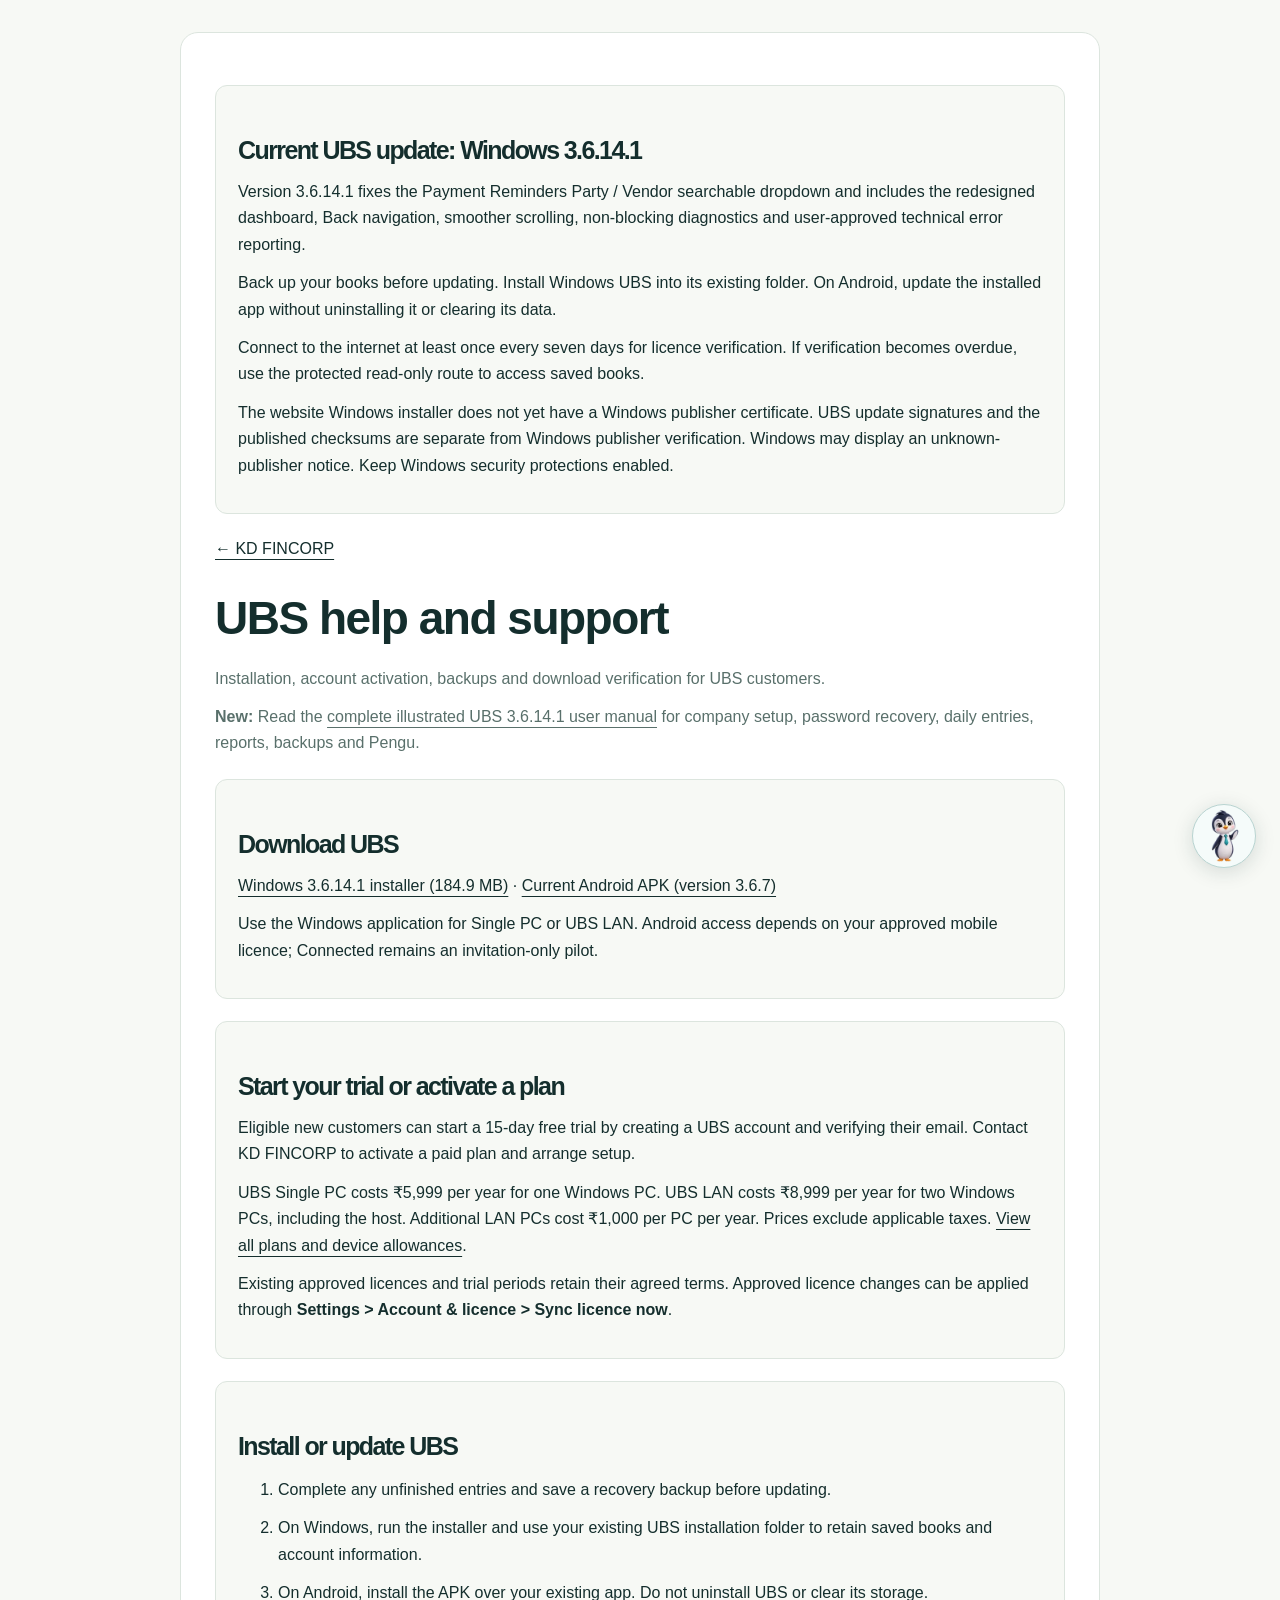
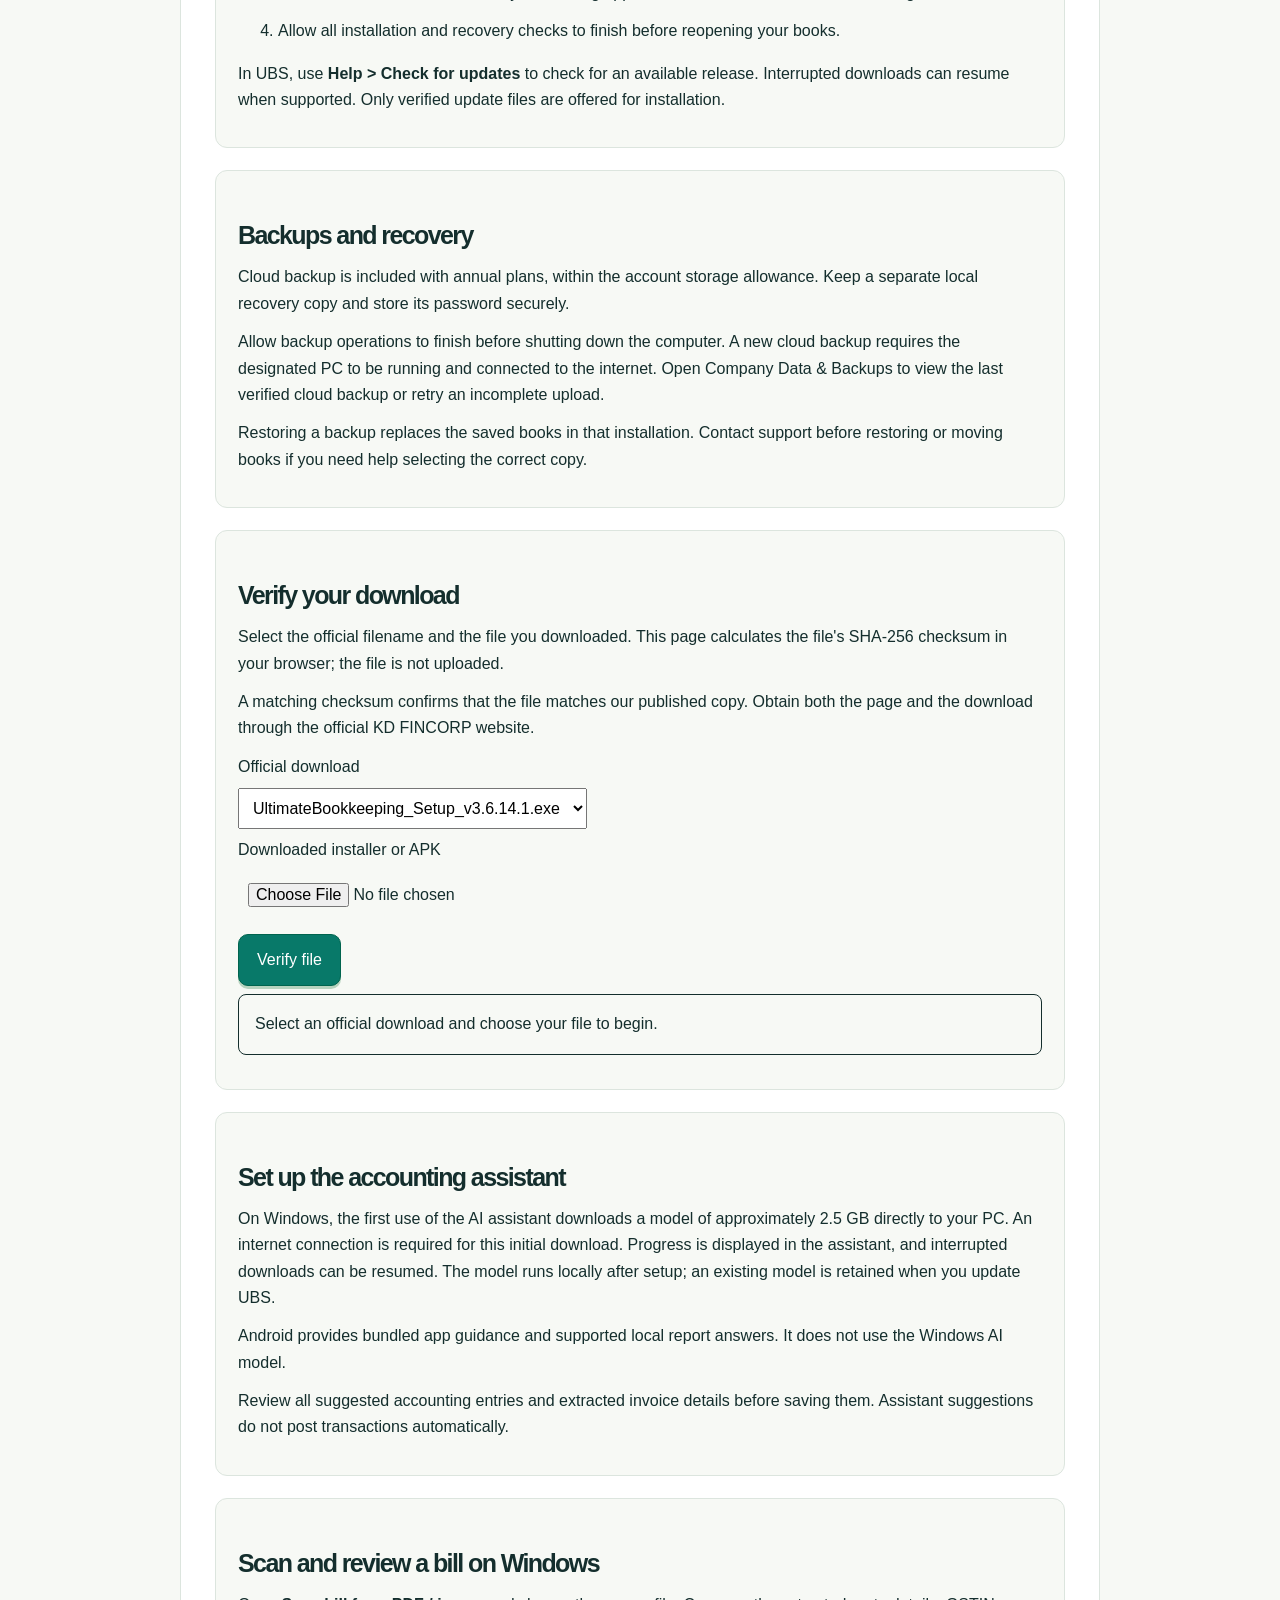
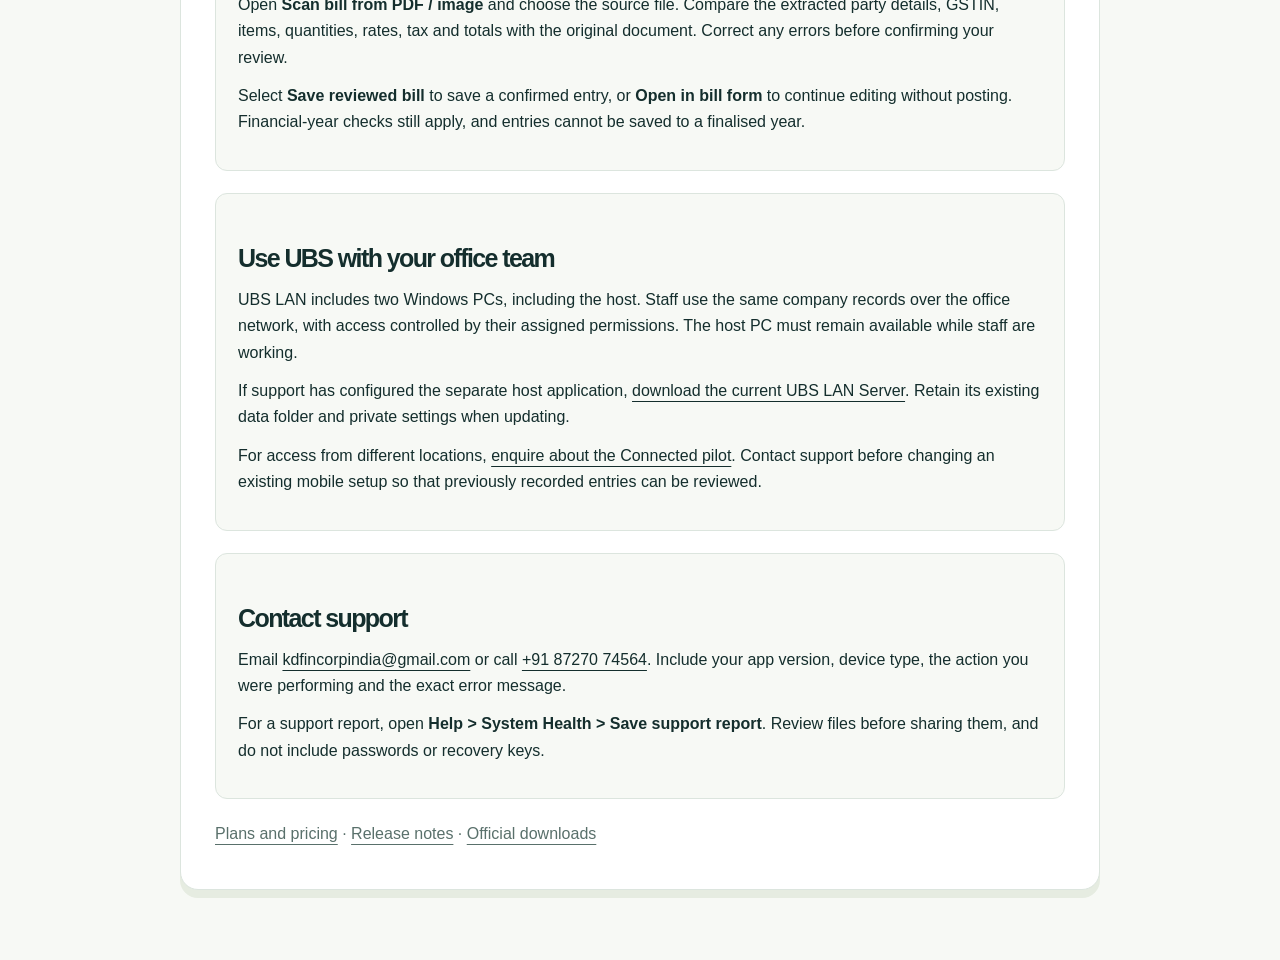
==== commit 49b120fc: "Publish UBS 3.6.14.1 payment reminder fix" ====
--- a/help.html
+++ b/help.html
@@ -6,7 +6,7 @@
   
-<html lang="en"><head><meta charset="utf-8"><meta name="viewport" content="width=device-width,initial-scale=1"><title>UBS help, installation and download verification | KD FINCORP</title><style>main{max-width:850px;margin:auto;padding:32px 20px}section{margin:32px 0}h1,h2{line-height:1.2;margin:18px 0}p,li{margin:12px 0}code{overflow-wrap:anywhere}input,button,select{font:inherit;padding:10px;max-width:100%;margin:8px 0}#result{padding:16px;border:1px solid currentColor;border-radius:8px}a{text-decoration:underline}</style><link rel="stylesheet" href="assets/helpdesk-346.css"><style id="kd-platform-branding-style">.platform-heading{display:flex;align-items:center;gap:12px;margin-bottom:18px}.platform-heading .label{margin:0}.platform-icon{width:34px;height:34px;flex:0 0 auto;vertical-align:middle}.android-icon{color:#3ddc84}.btn .platform-icon{width:1.15em;height:1.15em;margin-left:.45em}.btn .android-icon{color:inherit}.social-icon{width:1em;height:1em;vertical-align:-.15em;flex:0 0 auto}a.social-link{display:inline-flex;align-items:center;gap:.45em;max-width:100%}.social-label{min-width:0;overflow-wrap:anywhere}</style><link rel="stylesheet" href="assets/modern-depth-v1.css"><link rel="stylesheet" href="assets/action-polish-v1.css"></head><body class="support-page"><main><section id="security-update"><h2>Current UBS update: Windows 3.6.14.0</h2><p>Version 3.6.14.0 is the only supported Windows download. It includes the redesigned dashboard, Back navigation, smoother scrolling, non-blocking diagnostics and user-approved technical error reporting.</p><p>Back up your books before updating. Install Windows UBS into its existing folder. On Android, update the installed app without uninstalling it or clearing its data.</p><p>Connect to the internet at least once every seven days for licence verification. If verification becomes overdue, use the protected read-only route to access saved books.</p><p>The website Windows installer does not yet have a Windows publisher certificate. UBS update signatures and the published checksums are separate from Windows publisher verification. Windows may display an unknown-publisher notice. Keep Windows security protections enabled.</p></section>+<html lang="en"><head><meta charset="utf-8"><meta name="viewport" content="width=device-width,initial-scale=1"><title>UBS help, installation and download verification | KD FINCORP</title><style>main{max-width:850px;margin:auto;padding:32px 20px}section{margin:32px 0}h1,h2{line-height:1.2;margin:18px 0}p,li{margin:12px 0}code{overflow-wrap:anywhere}input,button,select{font:inherit;padding:10px;max-width:100%;margin:8px 0}#result{padding:16px;border:1px solid currentColor;border-radius:8px}a{text-decoration:underline}</style><link rel="stylesheet" href="assets/helpdesk-346.css"><style id="kd-platform-branding-style">.platform-heading{display:flex;align-items:center;gap:12px;margin-bottom:18px}.platform-heading .label{margin:0}.platform-icon{width:34px;height:34px;flex:0 0 auto;vertical-align:middle}.android-icon{color:#3ddc84}.btn .platform-icon{width:1.15em;height:1.15em;margin-left:.45em}.btn .android-icon{color:inherit}.social-icon{width:1em;height:1em;vertical-align:-.15em;flex:0 0 auto}a.social-link{display:inline-flex;align-items:center;gap:.45em;max-width:100%}.social-label{min-width:0;overflow-wrap:anywhere}</style><link rel="stylesheet" href="assets/modern-depth-v1.css"><link rel="stylesheet" href="assets/action-polish-v1.css"></head><body class="support-page"><main><section id="security-update"><h2>Current UBS update: Windows 3.6.14.1</h2><p>Version 3.6.14.1 fixes the Payment Reminders Party / Vendor searchable dropdown and includes the redesigned dashboard, Back navigation, smoother scrolling, non-blocking diagnostics and user-approved technical error reporting.</p><p>Back up your books before updating. Install Windows UBS into its existing folder. On Android, update the installed app without uninstalling it or clearing its data.</p><p>Connect to the internet at least once every seven days for licence verification. If verification becomes overdue, use the protected read-only route to access saved books.</p><p>The website Windows installer does not yet have a Windows publisher certificate. UBS update signatures and the published checksums are separate from Windows publisher verification. Windows may display an unknown-publisher notice. Keep Windows security protections enabled.</p></section>   
@@ -18,7 +18,7 @@
   
-<p>Installation, account activation, backups and download verification for UBS customers.</p><p><strong>New:</strong> Read the <a href="user-manual.html">complete illustrated UBS 3.6.14.0 user manual</a> for company setup, password recovery, daily entries, reports, backups and Pengu.</p>+<p>Installation, account activation, backups and download verification for UBS customers.</p><p><strong>New:</strong> Read the <a href="user-manual.html">complete illustrated UBS 3.6.14.1 user manual</a> for company setup, password recovery, daily entries, reports, backups and Pengu.</p>   
@@ -26,7 +26,7 @@
   
-<p><a href="https://github.com/kdfincorp/kdfincorp/releases/download/ubs-3.6.14.0/UltimateBookkeeping_Setup_v3.6.14.0.exe">Windows 3.6.14.0 installer (184.9 MB)</a> &middot; <a href="https://github.com/kdfincorp/kdfincorp/releases/download/ubs-3.6.14.0/UBS_Mobile_3.6.7.apk">Current Android APK (version 3.6.7)</a></p>+<p><a href="https://github.com/kdfincorp/kdfincorp/releases/download/ubs-3.6.14.1/UltimateBookkeeping_Setup_v3.6.14.1.exe">Windows 3.6.14.1 installer (184.9 MB)</a> &middot; <a href="https://github.com/kdfincorp/kdfincorp/releases/download/ubs-3.6.14.1/UBS_Mobile_3.6.7.apk">Current Android APK (version 3.6.7)</a></p>   
@@ -130,7 +130,7 @@
   
-<p>If support has configured the separate host application, <a href="https://github.com/kdfincorp/kdfincorp/releases/download/ubs-3.6.14.0/UBS_LAN_Server_3.6.2.exe">download the current UBS LAN Server</a>. Retain its existing data folder and private settings when updating.</p>+<p>If support has configured the separate host application, <a href="https://github.com/kdfincorp/kdfincorp/releases/download/ubs-3.6.14.1/UBS_LAN_Server_3.6.2.exe">download the current UBS LAN Server</a>. Retain its existing data folder and private settings when updating.</p>   
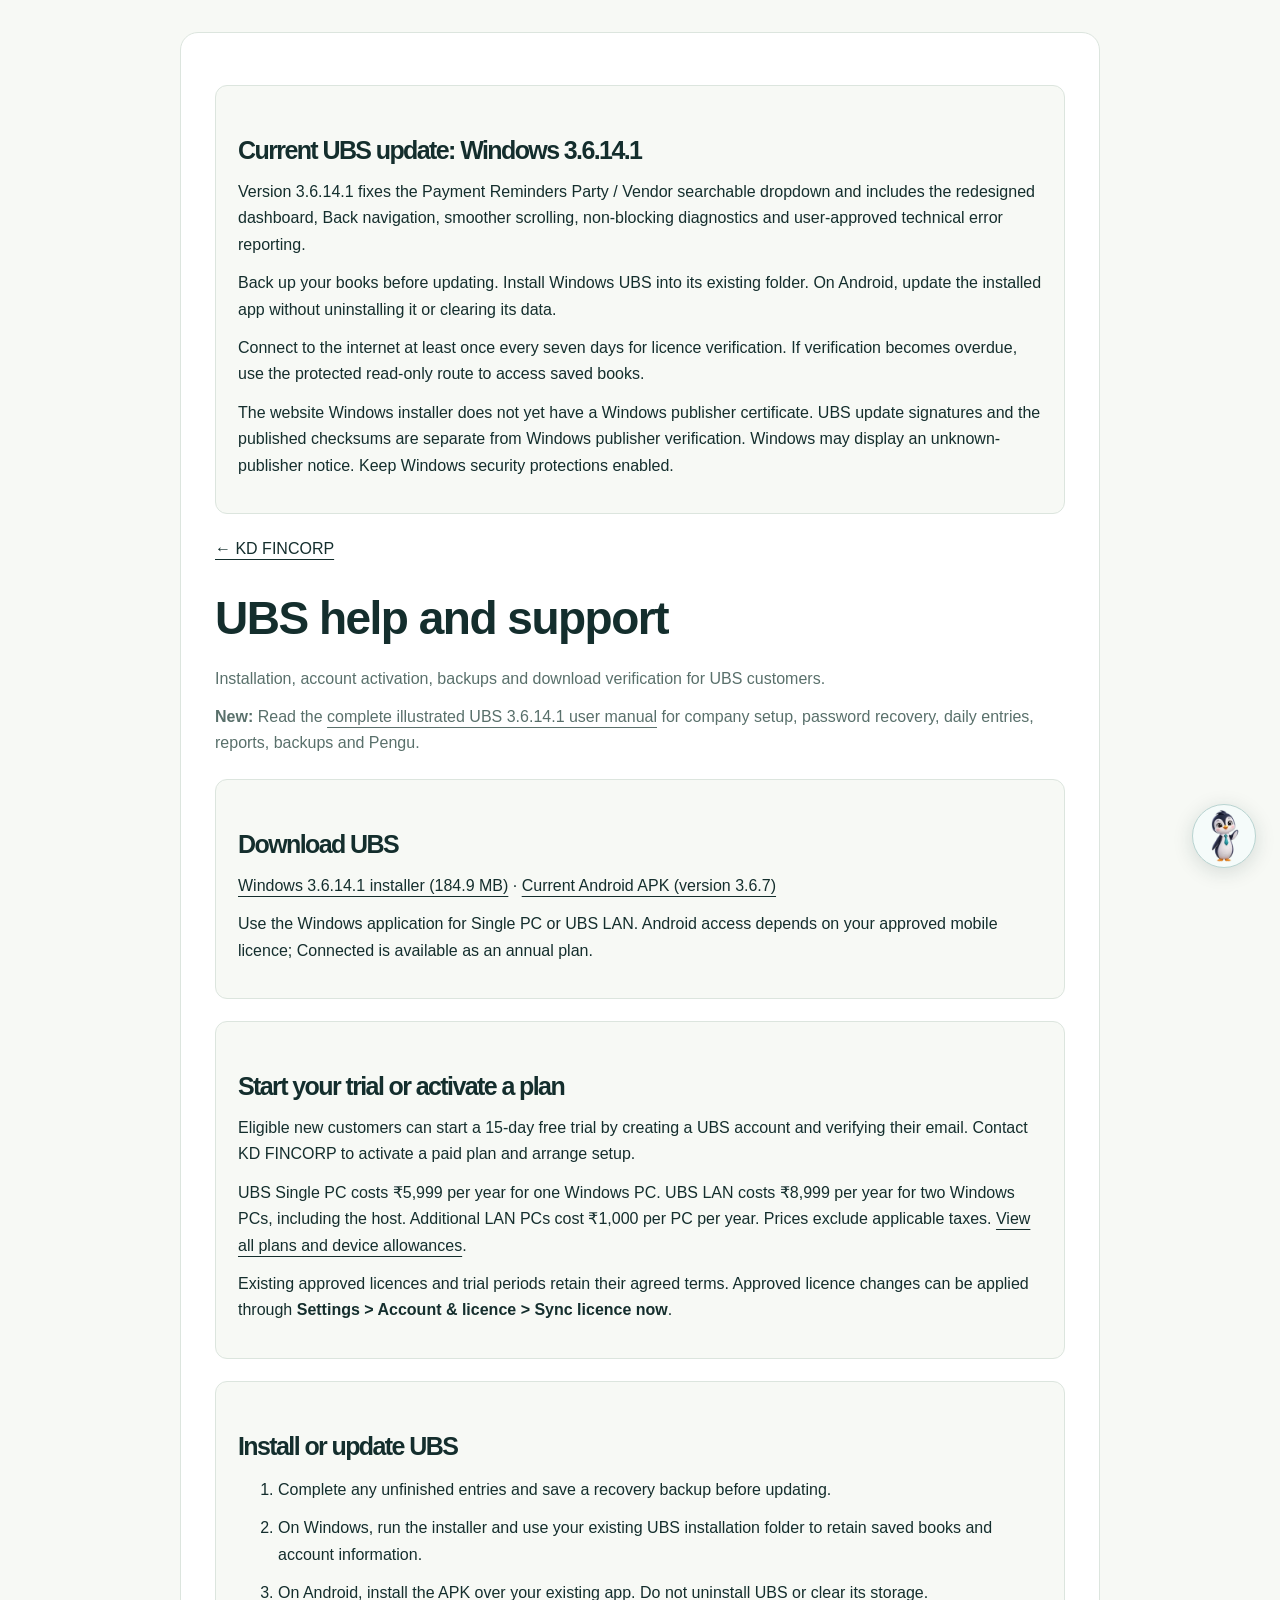
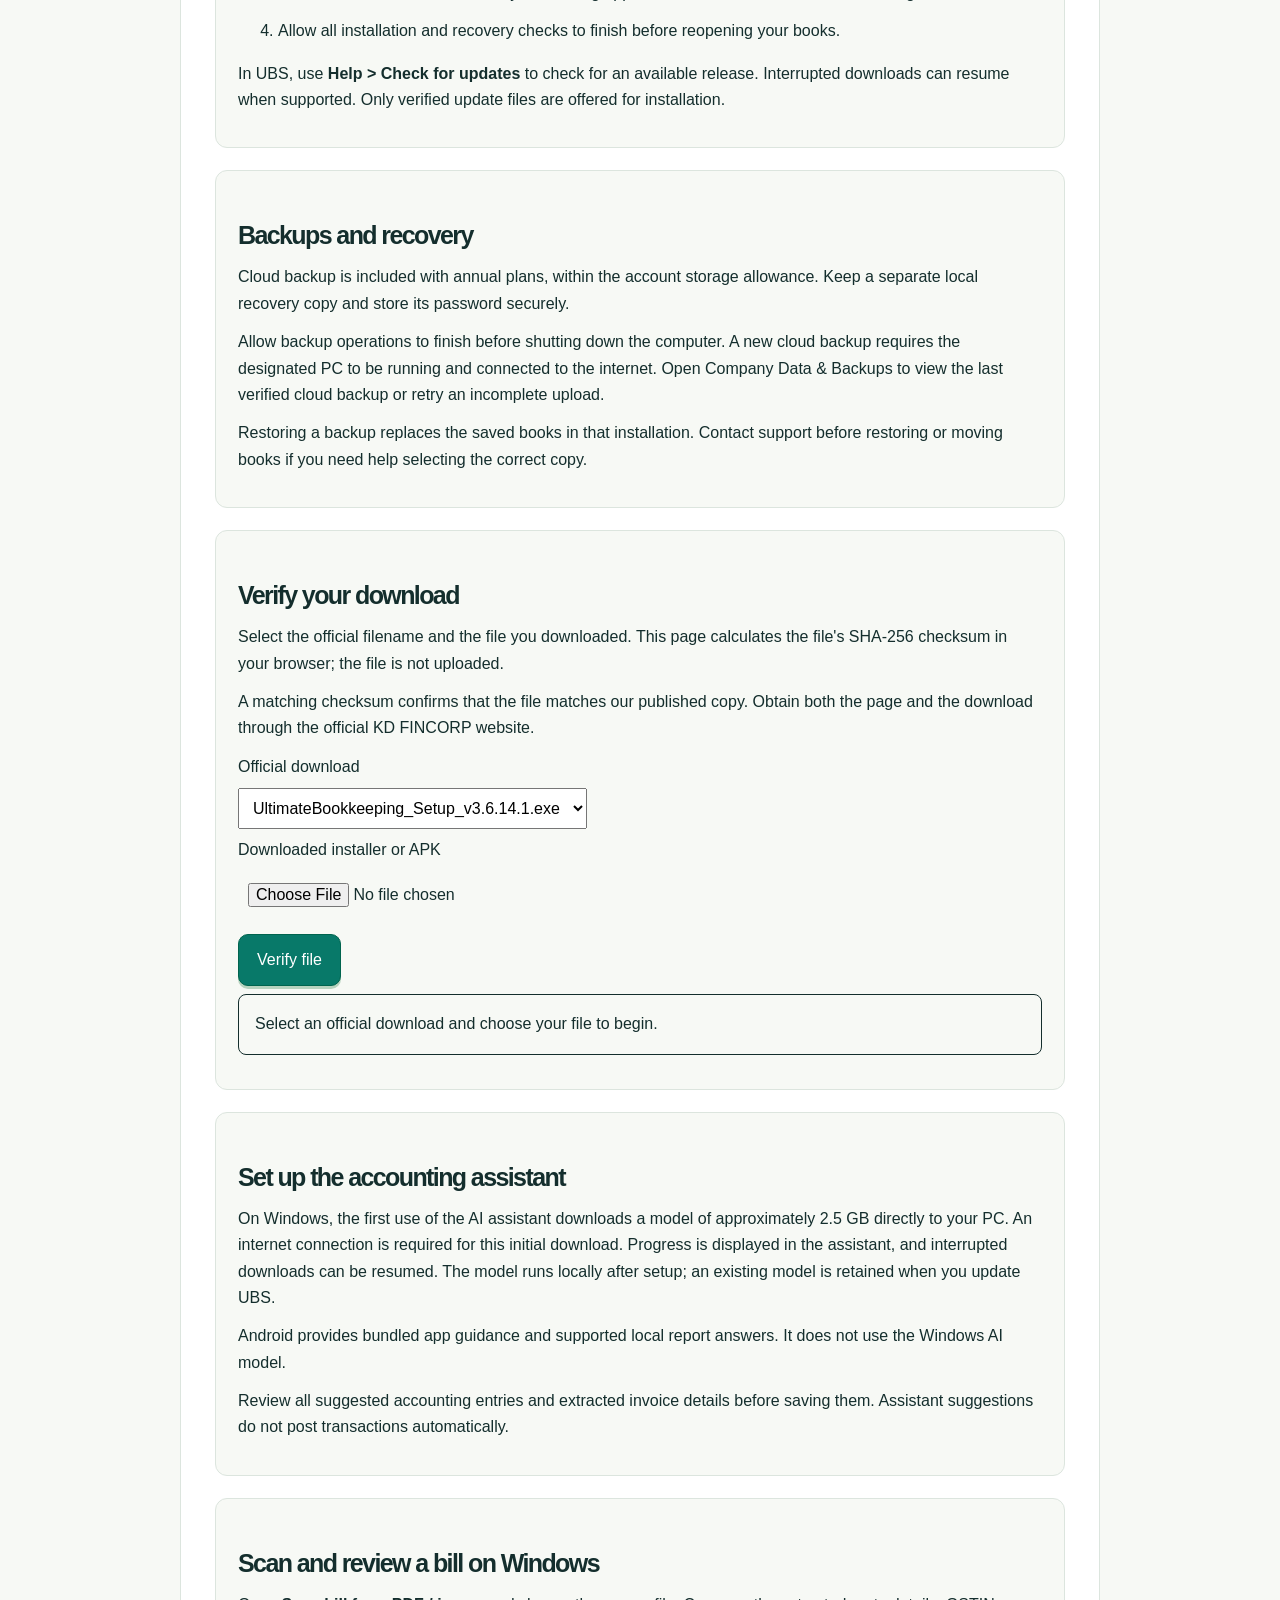
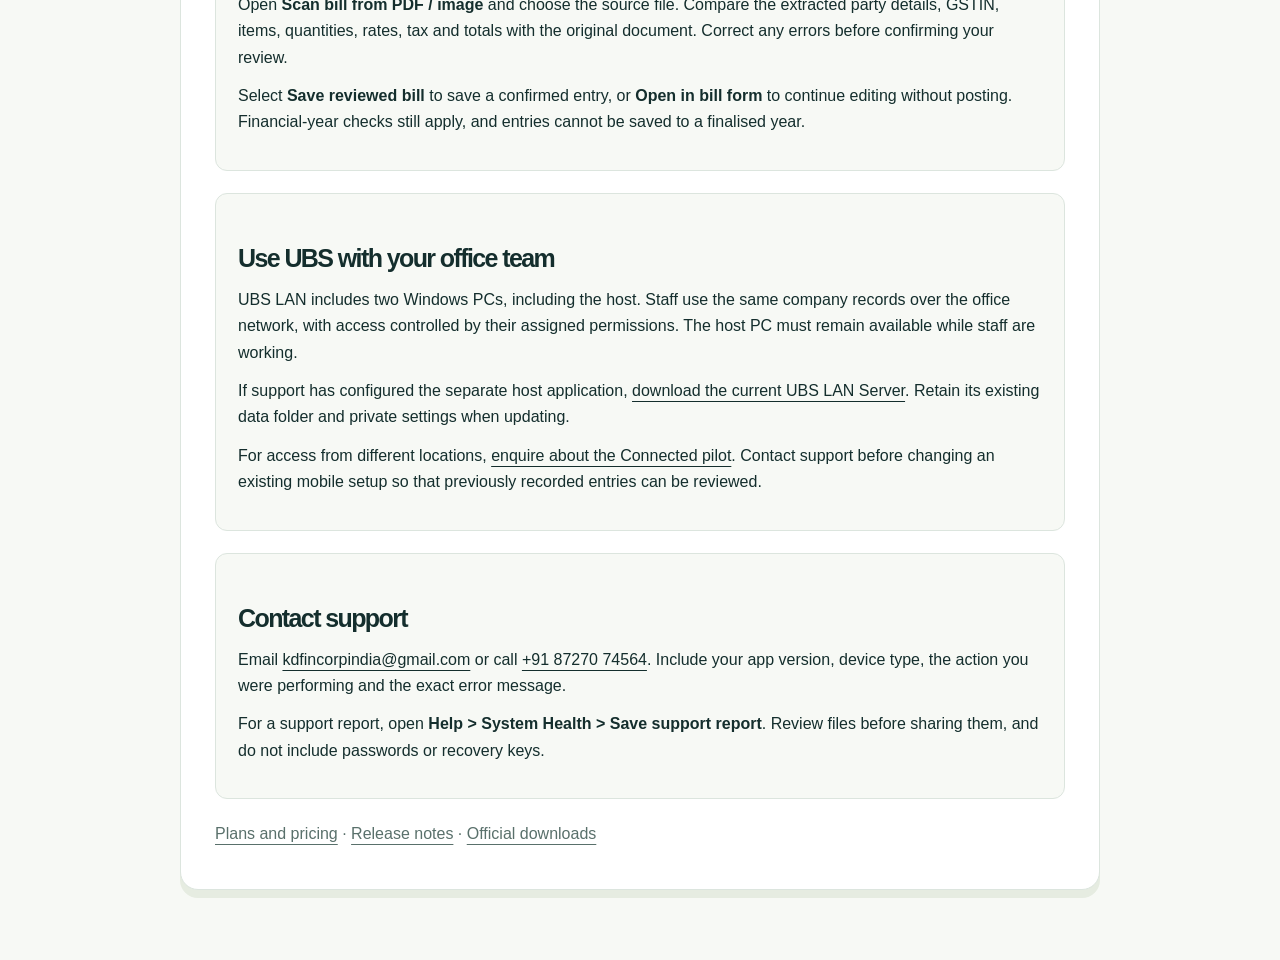
==== commit 3095ecfc: "Update Connected plan wording and dashboard preview" ====
--- a/help.html
+++ b/help.html
@@ -30,7 +30,7 @@
   
-<p>Use the Windows application for Single PC or UBS LAN. Android access depends on your approved mobile licence; Connected remains an invitation-only pilot.</p></section>+<p>Use the Windows application for Single PC or UBS LAN. Android access depends on your approved mobile licence; Connected is available as an annual plan.</p></section>   
